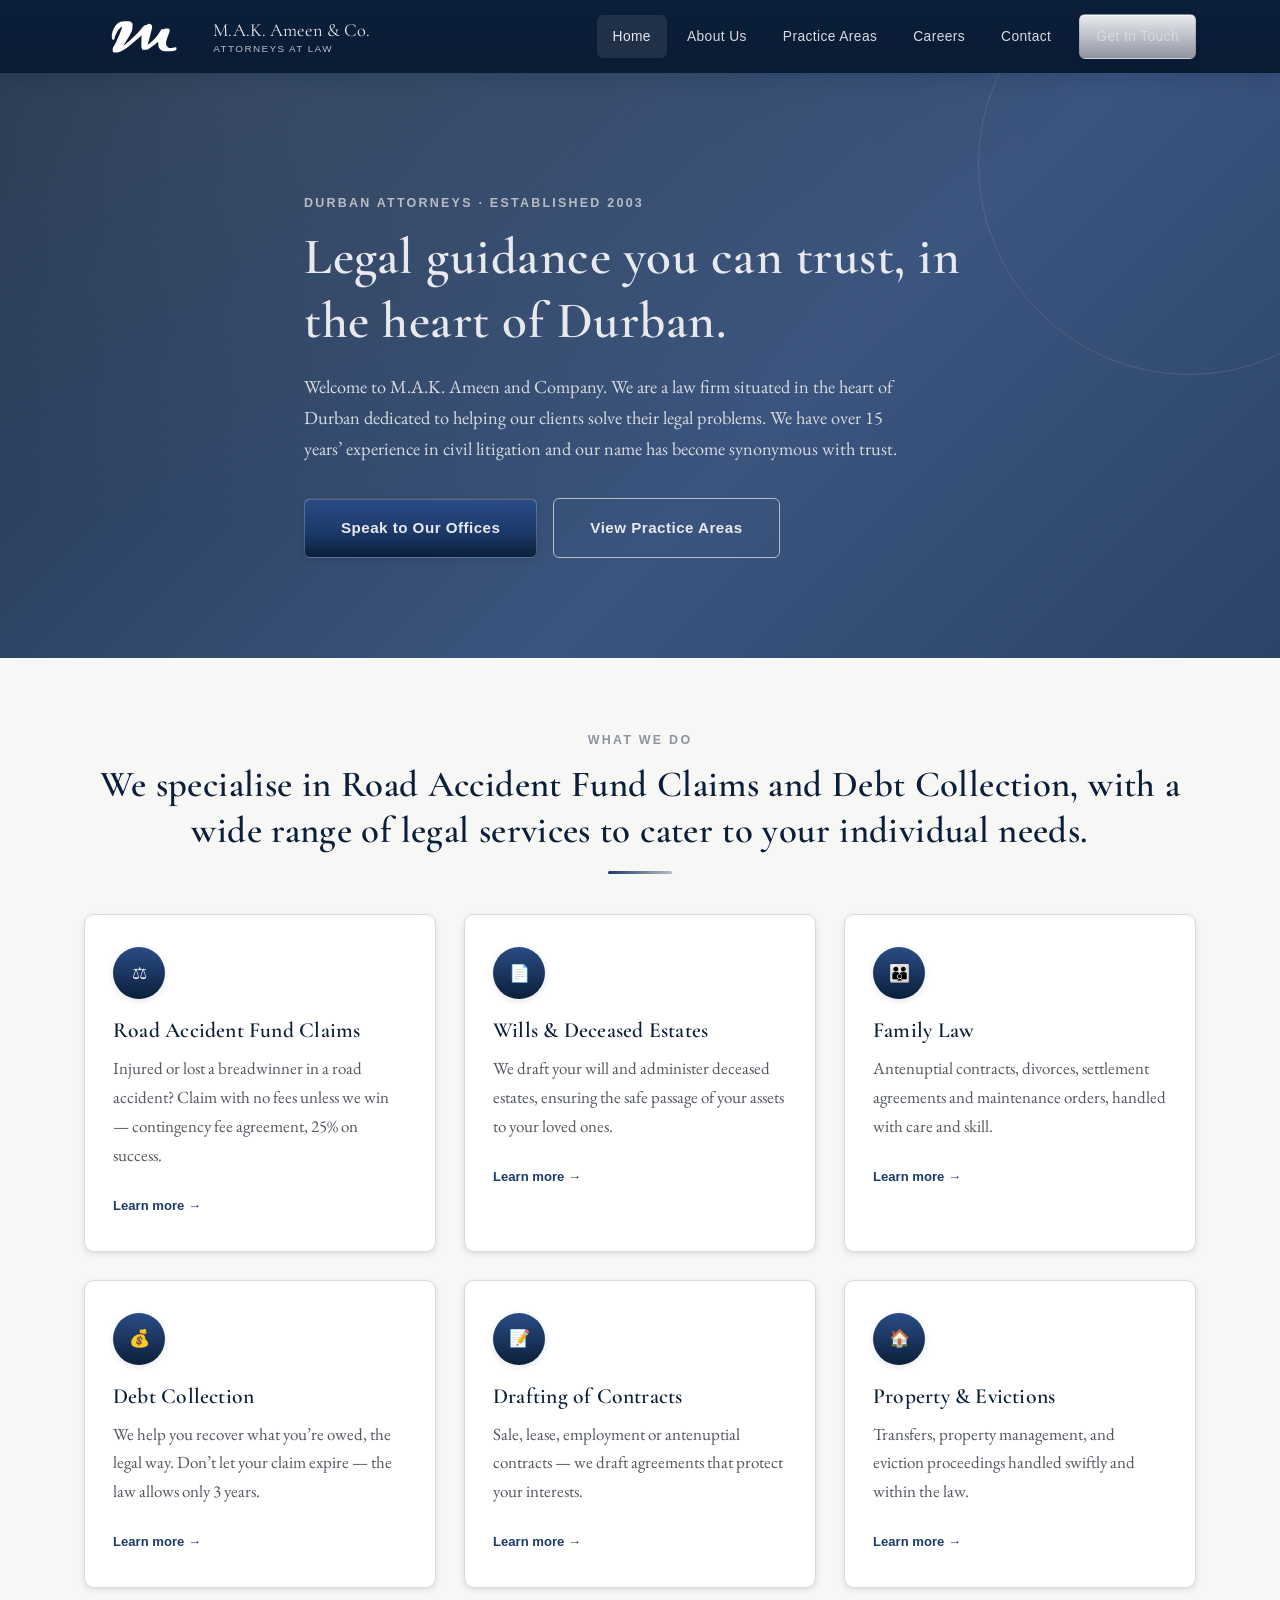
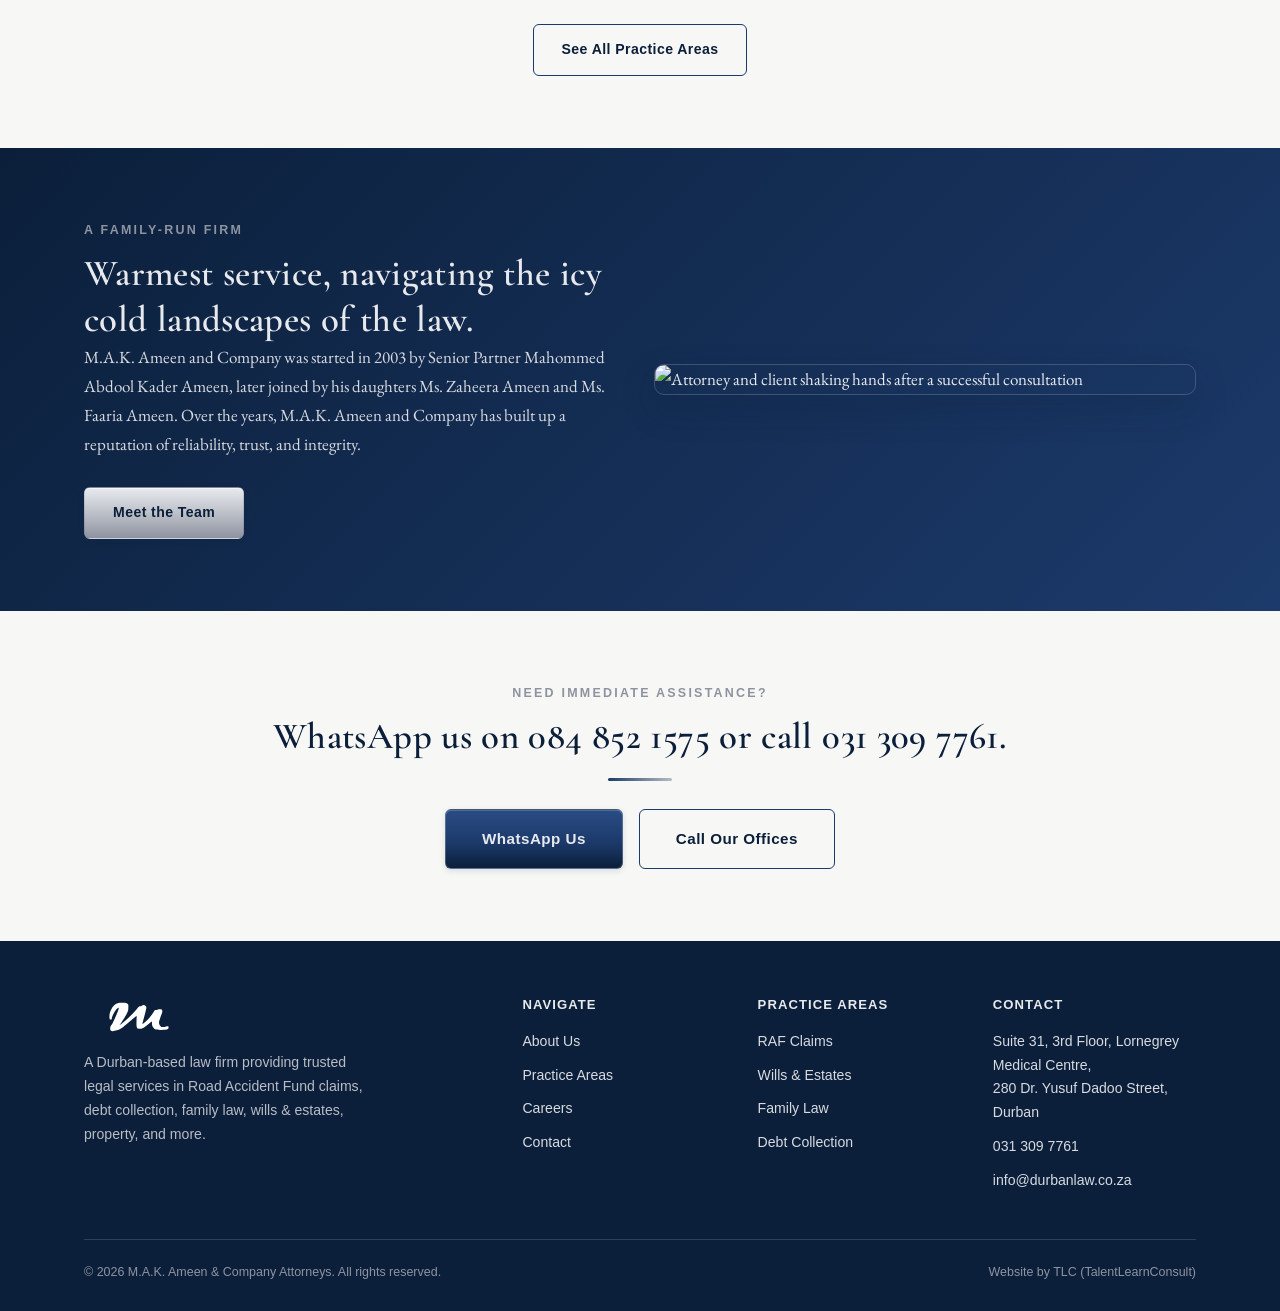
==== index.html @ c528d906 "First site build" ====
<!doctype html>
<html lang="en">
<head>
<meta charset="UTF-8">
<meta name="viewport" content="width=device-width, initial-scale=1.0">
<title>M.A.K. Ameen &amp; Company Attorneys | Durban Attorneys</title>
<meta name="description" content="M.A.K. Ameen and Company — a Durban law firm with over 15 years' experience in civil litigation. Road Accident Fund claims, debt collection, wills, family law and more.">
<link rel="icon" href="assets/img/logo-mark.png">
<link href="https://fonts.googleapis.com/css2?family=Cormorant+Garamond:wght@500;600;700&family=EB+Garamond:ital,wght@0,400;0,500;1,400&display=swap" rel="stylesheet">
<link rel="stylesheet" href="css/style.css">
</head>
<body>

<header class="site-header">
  <div class="nav-wrap">
    <a href="index.html" class="brand">
      <img src="assets/img/logo-light.svg" alt="M.A.K. Ameen and Company Attorneys logo">
      <span class="brand-text">M.A.K. Ameen &amp; Co.<small>Attorneys at Law</small></span>
    </a>
    <button class="nav-toggle" aria-label="Toggle navigation">&#9776;</button>
    <nav class="main-nav">
      <a href="index.html" class="active">Home</a>
      <a href="about.html">About Us</a>
      <a href="practice-areas.html">Practice Areas</a>
      <a href="careers.html">Careers</a>
      <a href="contact.html">Contact</a>
      <a href="contact.html" class="btn btn-silver nav-cta">Get In Touch</a>
    </nav>
  </div>
</header>

<section class="hero">
  <div class="container hero-inner">
    <span class="eyebrow">Durban Attorneys &middot; Established 2003</span>
    <h1>Legal guidance you can trust, in the heart of Durban.</h1>
    <p class="lede">Welcome to M.A.K. Ameen and Company. We are a law firm situated in the heart of Durban dedicated to helping our clients solve their legal problems. We have over 15 years&rsquo; experience in civil litigation and our name has become synonymous with trust.</p>
    <div class="hero-actions">
      <a href="contact.html" class="btn btn-primary btn-lg">Speak to Our Offices</a>
      <a href="practice-areas.html" class="btn btn-outline btn-lg">View Practice Areas</a>
    </div>
  </div>
</section>

<section>
  <div class="container text-center">
    <span class="eyebrow">What We Do</span>
    <h2>We specialise in Road Accident Fund Claims and Debt Collection, with a wide range of legal services to cater to your individual needs.</h2>
    <div class="divider"></div>
  </div>

  <div class="container grid grid-3" style="margin-top:40px;">
    <div class="card">
      <div class="icon-badge">&#9878;</div>
      <h3>Road Accident Fund Claims</h3>
      <p>Injured or lost a breadwinner in a road accident? Claim with no fees unless we win &mdash; contingency fee agreement, 25% on success.</p>
      <a href="raf-claims.html" class="card-link">Learn more &rarr;</a>
    </div>
    <div class="card">
      <div class="icon-badge">&#128196;</div>
      <h3>Wills &amp; Deceased Estates</h3>
      <p>We draft your will and administer deceased estates, ensuring the safe passage of your assets to your loved ones.</p>
      <a href="wills-estates.html" class="card-link">Learn more &rarr;</a>
    </div>
    <div class="card">
      <div class="icon-badge">&#128106;</div>
      <h3>Family Law</h3>
      <p>Antenuptial contracts, divorces, settlement agreements and maintenance orders, handled with care and skill.</p>
      <a href="family-law.html" class="card-link">Learn more &rarr;</a>
    </div>
    <div class="card">
      <div class="icon-badge">&#128176;</div>
      <h3>Debt Collection</h3>
      <p>We help you recover what you&rsquo;re owed, the legal way. Don&rsquo;t let your claim expire &mdash; the law allows only 3 years.</p>
      <a href="debt-collection.html" class="card-link">Learn more &rarr;</a>
    </div>
    <div class="card">
      <div class="icon-badge">&#128221;</div>
      <h3>Drafting of Contracts</h3>
      <p>Sale, lease, employment or antenuptial contracts &mdash; we draft agreements that protect your interests.</p>
      <a href="contracts.html" class="card-link">Learn more &rarr;</a>
    </div>
    <div class="card">
      <div class="icon-badge">&#127968;</div>
      <h3>Property &amp; Evictions</h3>
      <p>Transfers, property management, and eviction proceedings handled swiftly and within the law.</p>
      <a href="property-evictions.html" class="card-link">Learn more &rarr;</a>
    </div>
  </div>

  <div class="container text-center" style="margin-top:36px;">
    <a href="practice-areas.html" class="btn btn-outline-navy">See All Practice Areas</a>
  </div>
</section>

<section class="band-navy">
  <div class="container grid grid-2" style="align-items:center;">
    <div>
      <span class="eyebrow">A Family-Run Firm</span>
      <h2>Warmest service, navigating the icy cold landscapes of the law.</h2>
      <p>M.A.K. Ameen and Company was started in 2003 by Senior Partner Mahommed Abdool Kader Ameen, later joined by his daughters Ms. Zaheera Ameen and Ms. Faaria Ameen. Over the years, M.A.K. Ameen and Company has built up a reputation of reliability, trust, and integrity.</p>
      <a href="about.html" class="btn btn-silver" style="margin-top:10px;">Meet the Team</a>
    </div>
    <div>
      <img src="https://images.unsplash.com/photo-1758518730384-be3d205838e8?fm=jpg&amp;q=75&amp;w=900&amp;auto=format&amp;fit=crop" alt="Attorney and client shaking hands after a successful consultation" style="width:100%; border-radius:var(--radius-lg); box-shadow:var(--shadow-lg); border:1px solid rgba(184,188,196,0.25);">
    </div>
  </div>
</section>

<section>
  <div class="container text-center">
    <span class="eyebrow">Need Immediate Assistance?</span>
    <h2>WhatsApp us on 084 852 1575 or call 031 309 7761.</h2>
    <div class="divider"></div>
    <div class="hero-actions" style="justify-content:center;">
      <a href="https://wa.me/27848521575" class="btn btn-primary btn-lg">WhatsApp Us</a>
      <a href="tel:0313097761" class="btn btn-outline-navy btn-lg">Call Our Offices</a>
    </div>
  </div>
</section>

<footer class="site-footer">
  <div class="container">
    <div class="footer-grid">
      <div class="footer-brand">
        <img src="assets/img/logo-light.svg" alt="M.A.K. Ameen and Company">
        <p>A Durban-based law firm providing trusted legal services in Road Accident Fund claims, debt collection, family law, wills &amp; estates, property, and more.</p>
      </div>
      <div>
        <h4>Navigate</h4>
        <a href="about.html">About Us</a>
        <a href="practice-areas.html">Practice Areas</a>
        <a href="careers.html">Careers</a>
        <a href="contact.html">Contact</a>
      </div>
      <div>
        <h4>Practice Areas</h4>
        <a href="raf-claims.html">RAF Claims</a>
        <a href="wills-estates.html">Wills &amp; Estates</a>
        <a href="family-law.html">Family Law</a>
        <a href="debt-collection.html">Debt Collection</a>
      </div>
      <div>
        <h4>Contact</h4>
        <p>Suite 31, 3rd Floor, Lornegrey Medical Centre,<br>280 Dr. Yusuf Dadoo Street, Durban</p>
        <a href="tel:0313097761">031 309 7761</a>
        <a href="mailto:info@durbanlaw.co.za">info@durbanlaw.co.za</a>
      </div>
    </div>
    <div class="footer-bottom">
      <span>&copy; 2026 M.A.K. Ameen &amp; Company Attorneys. All rights reserved.</span>
      <span>Website by TLC (TalentLearnConsult)</span>
    </div>
  </div>
</footer>

<script src="js/main.js"></script>
</body>
</html>
---- css/style.css ----
/* =====================================================================
   M.A.K AMEEN & COMPANY ATTORNEYS — Site Stylesheet
   Palette: Deep Navy / Rich Navy-Blue / Silver / Warm Off-White / Charcoal
   Built for TLC (TalentLearnConsult) — DO NOT deploy without Dion's
   explicit written approval. GitHub is source of truth.
   ===================================================================== */

:root {
  --navy-deep:      #0B1F3A;   /* primary */
  --navy-rich:      #1C3A6B;   /* secondary */
  --navy-rich-light:#2A4C85;   /* gradient partner for buttons */
  --silver:         #B8BCC4;   /* accent */
  --silver-light:   #D8DAE0;   /* lighter accent / borders */
  --silver-pale:    #E7E9ED;   /* near-white silver for headings/text on navy */
  --silver-dark:    #8E93A0;   /* deeper accent for text-on-light */
  --off-white:      #F7F7F5;   /* body background */
  --white:          #FFFFFF;
  --charcoal:       #2B2B2B;   /* body text */
  --charcoal-soft:  #52575F;   /* secondary text */

  --shadow-sm: 0 2px 6px rgba(11, 31, 58, 0.12);
  --shadow-md: 0 6px 18px rgba(11, 31, 58, 0.16);
  --shadow-lg: 0 14px 34px rgba(11, 31, 58, 0.22);

  --radius: 6px;
  --radius-lg: 10px;

  --font-heading: 'Goudy Old Style', 'Cormorant Garamond', 'Adobe Caslon Pro', Georgia, 'Times New Roman', serif;
  --font-body: 'EB Garamond', 'Georgia', 'Times New Roman', serif;
  --font-ui: -apple-system, 'Segoe UI', Roboto, Helvetica, Arial, sans-serif;
}

/* ---------------------------------------------------------------------
   Base / reset
   --------------------------------------------------------------------- */
* { margin: 0; padding: 0; box-sizing: border-box; }

html { scroll-behavior: smooth; }

body {
  font-family: var(--font-body);
  background: var(--off-white);
  color: var(--charcoal);
  line-height: 1.7;
  font-size: 17px;
  -webkit-font-smoothing: antialiased;
}

img { max-width: 100%; display: block; }

a { color: inherit; text-decoration: none; }

h1, h2, h3, h4 {
  font-family: var(--font-heading);
  color: var(--navy-deep);
  line-height: 1.25;
  font-weight: 600;
  letter-spacing: 0.01em;
}

h1 { font-size: clamp(2.1rem, 4vw, 3.2rem); }
h2 { font-size: clamp(1.6rem, 3vw, 2.3rem); }
h3 { font-size: 1.35rem; }

p { margin-bottom: 1.1em; color: var(--charcoal-soft); }

.container {
  width: 100%;
  max-width: 1160px;
  margin: 0 auto;
  padding: 0 24px;
}

section { padding: 72px 0; }

.section-tight { padding: 48px 0; }

.eyebrow {
  font-family: var(--font-ui);
  text-transform: uppercase;
  letter-spacing: 0.18em;
  font-size: 0.78rem;
  color: var(--silver-dark);
  font-weight: 600;
  margin-bottom: 10px;
  display: block;
}

.text-center { text-align: center; }

.divider {
  width: 64px;
  height: 3px;
  background: linear-gradient(90deg, var(--navy-rich), var(--silver));
  margin: 18px auto 28px;
  border-radius: 2px;
}
.divider.left { margin: 18px 0 28px; }

/* ---------------------------------------------------------------------
   Header / Navigation
   --------------------------------------------------------------------- */
.site-header {
  background: linear-gradient(180deg, var(--navy-deep) 0%, #0A1B33 100%);
  position: sticky;
  top: 0;
  z-index: 500;
  box-shadow: var(--shadow-md);
}

.nav-wrap {
  display: flex;
  align-items: center;
  justify-content: space-between;
  padding: 14px 24px;
  max-width: 1160px;
  margin: 0 auto;
}

.brand {
  display: flex;
  align-items: center;
  gap: 12px;
}

.brand img { height: 44px; width: auto; }

.brand-text {
  font-family: var(--font-heading);
  color: var(--silver-pale);
  font-size: 1.15rem;
  line-height: 1.2;
}
.brand-text small {
  display: block;
  font-family: var(--font-ui);
  font-size: 0.62rem;
  letter-spacing: 0.14em;
  text-transform: uppercase;
  color: var(--silver);
  margin-top: 2px;
}

.main-nav { display: flex; align-items: center; gap: 4px; }

.main-nav a {
  font-family: var(--font-ui);
  font-size: 0.86rem;
  font-weight: 500;
  letter-spacing: 0.03em;
  color: var(--silver-light);
  padding: 10px 16px;
  border-radius: var(--radius);
  position: relative;
  transition: color 0.2s ease, background 0.2s ease;
}

.main-nav a:hover,
.main-nav a.active {
  color: var(--silver-pale);
  background: rgba(184, 188, 196, 0.12);
}

.nav-cta {
  margin-left: 8px;
}

.nav-toggle {
  display: none;
  background: none;
  border: none;
  color: var(--silver-pale);
  font-size: 1.6rem;
  cursor: pointer;
}

@media (max-width: 880px) {
  .main-nav {
    position: absolute;
    top: 100%;
    left: 0;
    right: 0;
    background: var(--navy-deep);
    flex-direction: column;
    align-items: stretch;
    padding: 10px 24px 20px;
    display: none;
    box-shadow: var(--shadow-md);
  }
  .main-nav.open { display: flex; }
  .main-nav a { padding: 12px 10px; }
  .nav-toggle { display: block; }
  .nav-cta { margin: 10px 0 0; }
}

/* ---------------------------------------------------------------------
   Buttons — "rich" treatment: gradient, depth, shimmer on hover
   --------------------------------------------------------------------- */
.btn {
  font-family: var(--font-ui);
  display: inline-flex;
  align-items: center;
  justify-content: center;
  gap: 8px;
  font-size: 0.88rem;
  font-weight: 600;
  letter-spacing: 0.03em;
  padding: 13px 28px;
  border-radius: var(--radius);
  cursor: pointer;
  border: 1px solid transparent;
  transition: transform 0.18s ease, box-shadow 0.18s ease, background 0.25s ease;
  position: relative;
  overflow: hidden;
  isolation: isolate;
}

.btn::before {
  content: "";
  position: absolute;
  inset: 0;
  background: linear-gradient(120deg, transparent 0%, rgba(255,255,255,0.28) 45%, transparent 60%);
  transform: translateX(-120%);
  transition: transform 0.55s ease;
  z-index: 1;
}

.btn:hover::before { transform: translateX(120%); }

.btn-primary {
  background: linear-gradient(180deg, var(--navy-rich-light) 0%, var(--navy-rich) 55%, var(--navy-deep) 100%);
  color: var(--silver-pale);
  box-shadow: var(--shadow-sm), inset 0 1px 0 rgba(255,255,255,0.18);
  border-color: rgba(184, 188, 196, 0.35);
}
.btn-primary:hover {
  transform: translateY(-2px);
  box-shadow: var(--shadow-lg), inset 0 1px 0 rgba(255,255,255,0.25);
}

.btn-silver {
  background: linear-gradient(180deg, #E8EAEE 0%, var(--silver) 55%, var(--silver-dark) 100%);
  color: var(--navy-deep);
  box-shadow: var(--shadow-sm), inset 0 1px 0 rgba(255,255,255,0.6);
  border-color: rgba(11, 31, 58, 0.12);
}
.btn-silver:hover {
  transform: translateY(-2px);
  box-shadow: var(--shadow-lg), inset 0 1px 0 rgba(255,255,255,0.7);
}

.btn-outline {
  background: transparent;
  color: var(--silver-pale);
  border: 1.5px solid var(--silver);
  box-shadow: none;
}
.btn-outline:hover {
  background: rgba(184, 188, 196, 0.14);
  transform: translateY(-2px);
}

.btn-outline-navy {
  background: transparent;
  color: var(--navy-deep);
  border: 1.5px solid var(--navy-rich);
}
.btn-outline-navy:hover {
  background: var(--navy-deep);
  color: var(--silver-pale);
  transform: translateY(-2px);
}

.btn-lg { padding: 16px 36px; font-size: 0.95rem; }

/* ---------------------------------------------------------------------
   Hero
   --------------------------------------------------------------------- */
.hero {
  background:
    radial-gradient(ellipse at 20% 0%, rgba(184,188,196,0.10), transparent 55%),
    linear-gradient(135deg, rgba(11,31,58,0.90) 0%, rgba(28,58,107,0.86) 60%, rgba(21,48,90,0.90) 100%),
    url('https://images.unsplash.com/photo-1761937841713-6b43e3f50efa?fm=jpg&q=70&w=1800&auto=format&fit=crop') center/cover no-repeat;
  color: var(--silver-pale);
  padding: 120px 0 100px;
  position: relative;
  overflow: hidden;
}

.hero::after {
  content: "";
  position: absolute;
  right: -120px;
  top: -120px;
  width: 420px;
  height: 420px;
  border-radius: 50%;
  border: 1px solid rgba(184,188,196,0.18);
}

.hero-inner { max-width: 720px; position: relative; z-index: 2; }

.hero .eyebrow { color: var(--silver); }

.hero h1 { color: var(--silver-pale); margin-bottom: 18px; }

.hero p.lede {
  font-size: 1.15rem;
  color: var(--silver-light);
  max-width: 600px;
  margin-bottom: 34px;
}

.hero-actions { display: flex; gap: 16px; flex-wrap: wrap; }

/* ---------------------------------------------------------------------
   Cards / grids
   --------------------------------------------------------------------- */
.grid {
  display: grid;
  gap: 28px;
}
.grid-3 { grid-template-columns: repeat(3, 1fr); }
.grid-2 { grid-template-columns: repeat(2, 1fr); }

@media (max-width: 880px) {
  .grid-3, .grid-2 { grid-template-columns: 1fr; }
}

.card {
  background: var(--white);
  border: 1px solid var(--silver-light);
  border-radius: var(--radius-lg);
  padding: 32px 28px;
  box-shadow: var(--shadow-sm);
  transition: transform 0.22s ease, box-shadow 0.22s ease, border-color 0.22s ease;
}

.card:hover {
  transform: translateY(-4px);
  box-shadow: var(--shadow-lg);
  border-color: var(--silver);
}

.card .icon-badge {
  width: 52px;
  height: 52px;
  border-radius: 50%;
  background: linear-gradient(180deg, var(--navy-rich-light), var(--navy-deep));
  display: flex;
  align-items: center;
  justify-content: center;
  color: var(--silver-pale);
  margin-bottom: 18px;
  box-shadow: var(--shadow-sm);
}

.card h3 { margin-bottom: 10px; }

.card a.card-link {
  font-family: var(--font-ui);
  font-size: 0.82rem;
  font-weight: 600;
  color: var(--navy-rich);
  display: inline-flex;
  align-items: center;
  gap: 6px;
  margin-top: 6px;
  transition: gap 0.2s ease, color 0.2s ease;
}
.card a.card-link:hover { gap: 10px; color: var(--navy-deep); }

/* alt background band */
.band-navy {
  background: linear-gradient(135deg, var(--navy-deep), var(--navy-rich));
  color: var(--silver-pale);
}
.band-navy h2, .band-navy h3 { color: var(--silver-pale); }
.band-navy p { color: var(--silver-light); }

.band-silver {
  background: linear-gradient(180deg, var(--off-white), #ECEDEA);
}

/* ---------------------------------------------------------------------
   Practice area detail blocks
   --------------------------------------------------------------------- */
.practice-hero {
  background:
    linear-gradient(135deg, rgba(11,31,58,0.92), rgba(28,58,107,0.88)),
    url('https://images.unsplash.com/photo-1688166871073-9550aeef89e5?fm=jpg&q=70&w=1800&auto=format&fit=crop') center/cover no-repeat;
  color: var(--silver-pale);
  padding: 70px 0 60px;
}
.practice-hero h1 { color: var(--silver-pale); margin-bottom: 8px; }
.practice-hero .breadcrumb {
  font-family: var(--font-ui);
  font-size: 0.8rem;
  color: var(--silver);
  letter-spacing: 0.04em;
  margin-bottom: 14px;
}
.practice-hero .breadcrumb a { color: var(--silver-light); }
.practice-hero .breadcrumb a:hover { color: var(--silver-pale); }

.practice-body { padding: 64px 0; }
.practice-body .lede { font-size: 1.08rem; color: var(--navy-deep); font-weight: 500; margin-bottom: 20px; }

.pill {
  display: inline-block;
  font-family: var(--font-ui);
  font-size: 0.72rem;
  font-weight: 700;
  letter-spacing: 0.08em;
  text-transform: uppercase;
  background: rgba(184,188,196,0.22);
  color: var(--navy-deep);
  padding: 5px 12px;
  border-radius: 20px;
  margin-bottom: 14px;
}

.notice-box {
  border-left: 4px solid var(--silver-dark);
  background: #FFF9E8;
  border: 1px solid #ECE0B8;
  border-left: 4px solid #C9A227;
  padding: 16px 20px;
  border-radius: var(--radius);
  font-family: var(--font-ui);
  font-size: 0.88rem;
  color: #6B5A1E;
  margin: 24px 0;
}

/* ---------------------------------------------------------------------
   People cards (Partners / Correspondents)
   --------------------------------------------------------------------- */
.person-card {
  background: var(--white);
  border-radius: var(--radius-lg);
  border: 1px solid var(--silver-light);
  padding: 28px 24px;
  text-align: center;
  box-shadow: var(--shadow-sm);
}

.person-avatar {
  width: 92px;
  height: 92px;
  border-radius: 50%;
  margin: 0 auto 16px;
  background: linear-gradient(180deg, var(--silver-light), var(--silver));
  display: flex;
  align-items: center;
  justify-content: center;
  font-family: var(--font-heading);
  font-size: 1.6rem;
  color: var(--navy-deep);
  border: 3px solid var(--white);
  box-shadow: var(--shadow-sm);
}

.person-card h3 { margin-bottom: 2px; }
.person-card .role {
  font-family: var(--font-ui);
  font-size: 0.78rem;
  letter-spacing: 0.06em;
  text-transform: uppercase;
  color: var(--navy-rich);
  font-weight: 600;
  margin-bottom: 12px;
  display: block;
}

/* ---------------------------------------------------------------------
   Contact
   --------------------------------------------------------------------- */
.contact-grid {
  display: grid;
  grid-template-columns: 1fr 1fr;
  gap: 40px;
}
@media (max-width: 880px) { .contact-grid { grid-template-columns: 1fr; } }

.contact-detail {
  display: flex;
  gap: 14px;
  margin-bottom: 20px;
}
.contact-detail .icon-badge { flex-shrink: 0; width: 42px; height: 42px; margin-bottom: 0; }

.map-placeholder {
  background: repeating-linear-gradient(45deg, #EDEEF0, #EDEEF0 10px, #E4E6E9 10px, #E4E6E9 20px);
  border: 1px dashed var(--silver-dark);
  border-radius: var(--radius-lg);
  min-height: 320px;
  display: flex;
  align-items: center;
  justify-content: center;
  text-align: center;
  color: var(--charcoal-soft);
  font-family: var(--font-ui);
  font-size: 0.9rem;
  padding: 24px;
}

form.contact-form input,
form.contact-form textarea {
  width: 100%;
  font-family: var(--font-ui);
  font-size: 0.92rem;
  padding: 13px 16px;
  border: 1px solid var(--silver-light);
  border-radius: var(--radius);
  margin-bottom: 16px;
  background: var(--white);
  color: var(--charcoal);
  transition: border-color 0.2s ease, box-shadow 0.2s ease;
}
form.contact-form input:focus,
form.contact-form textarea:focus {
  outline: none;
  border-color: var(--navy-rich);
  box-shadow: 0 0 0 3px rgba(28,58,107,0.12);
}
form.contact-form label {
  font-family: var(--font-ui);
  font-size: 0.78rem;
  font-weight: 600;
  letter-spacing: 0.03em;
  color: var(--navy-deep);
  display: block;
  margin-bottom: 6px;
}

/* ---------------------------------------------------------------------
   Footer
   --------------------------------------------------------------------- */
.site-footer {
  background: var(--navy-deep);
  color: var(--silver-light);
  padding: 56px 0 28px;
}

.footer-grid {
  display: grid;
  grid-template-columns: 2fr 1fr 1fr 1fr;
  gap: 32px;
  margin-bottom: 36px;
}
@media (max-width: 880px) { .footer-grid { grid-template-columns: 1fr 1fr; } }
@media (max-width: 560px) { .footer-grid { grid-template-columns: 1fr; } }

.footer-grid h4 {
  color: var(--silver-pale);
  font-family: var(--font-ui);
  font-size: 0.82rem;
  letter-spacing: 0.08em;
  text-transform: uppercase;
  margin-bottom: 16px;
}

.footer-grid a, .footer-grid p {
  display: block;
  font-family: var(--font-ui);
  font-size: 0.88rem;
  color: var(--silver-light);
  margin-bottom: 10px;
  transition: color 0.2s ease;
}
.footer-grid a:hover { color: var(--silver-pale); }

.footer-brand img { height: 40px; margin-bottom: 14px; }
.footer-brand p { color: var(--silver); max-width: 280px; }

.footer-bottom {
  border-top: 1px solid rgba(184,188,196,0.2);
  padding-top: 22px;
  display: flex;
  justify-content: space-between;
  flex-wrap: wrap;
  gap: 10px;
  font-family: var(--font-ui);
  font-size: 0.78rem;
  color: var(--silver-dark);
}

/* ---------------------------------------------------------------------
   Utility
   --------------------------------------------------------------------- */
.mt-0 { margin-top: 0; }
.mb-0 { margin-bottom: 0; }
.stack { display: flex; flex-direction: column; }
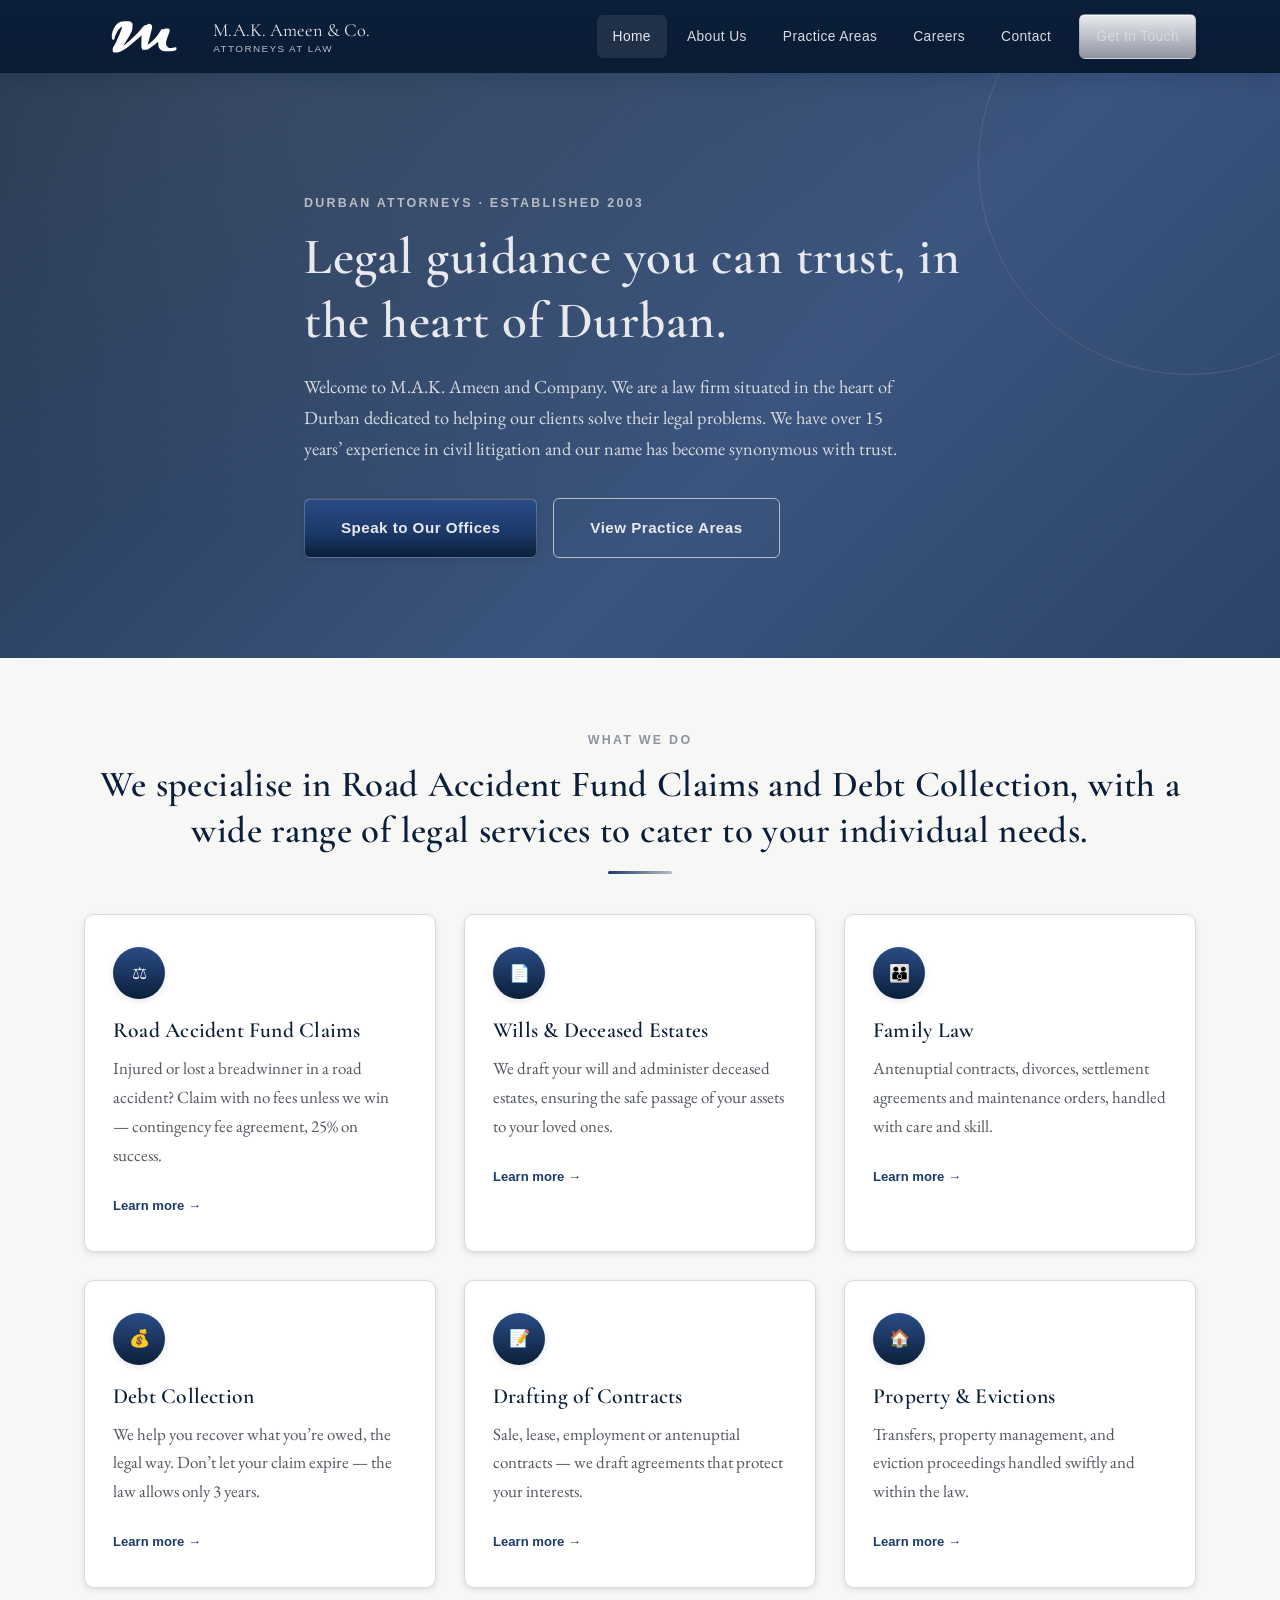
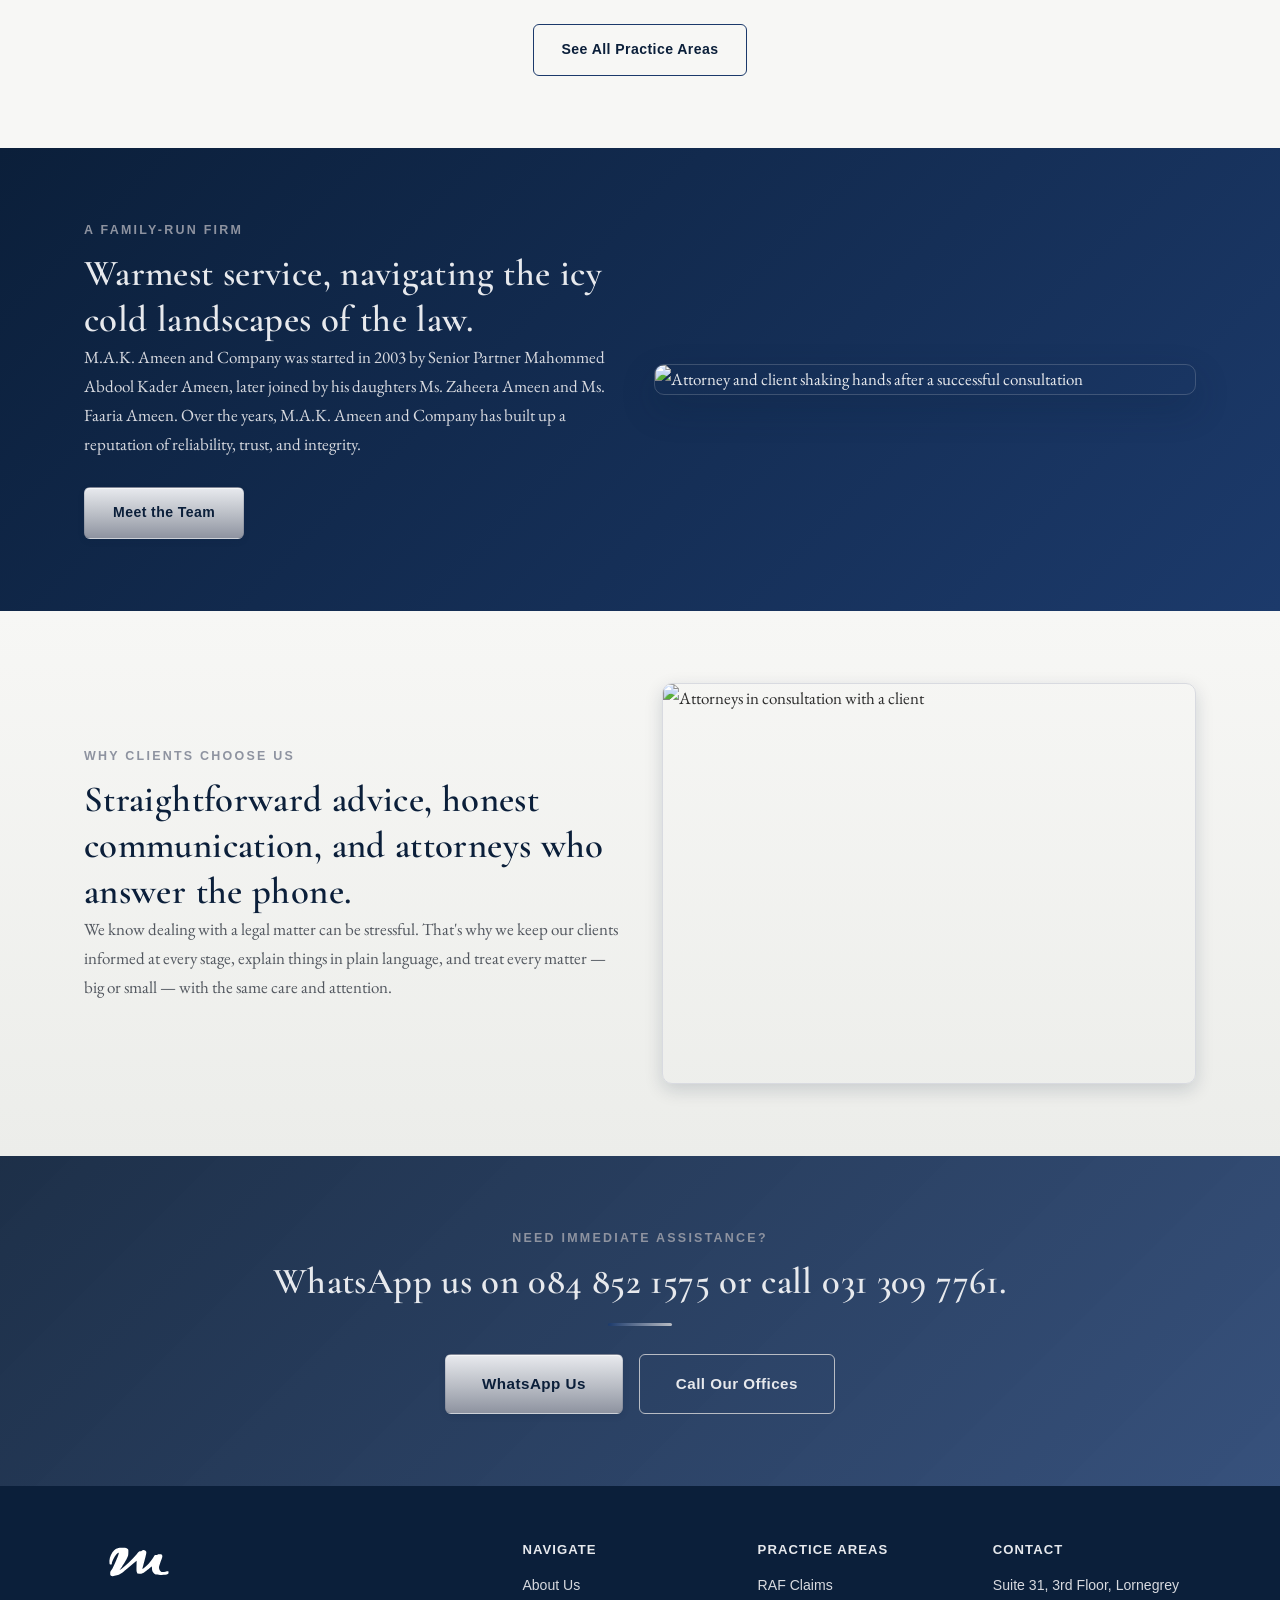
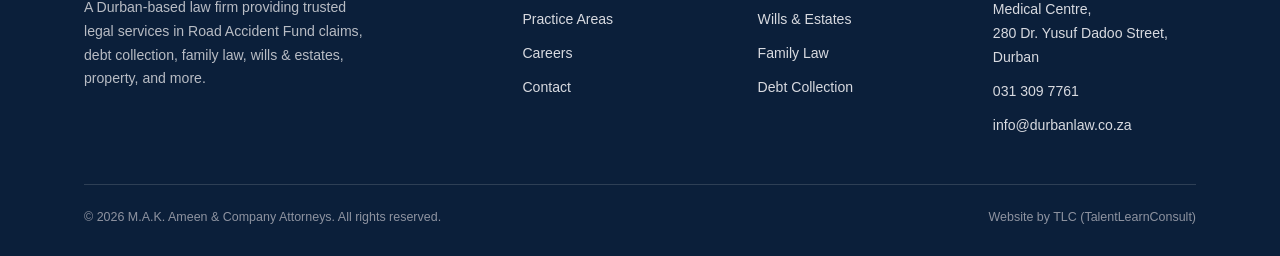
==== commit fcac5327: "Add more imagery across all pages" ====
--- a/index.html
+++ b/index.html
@@ -106,14 +106,27 @@
   </div>
 </section>
 
-<section>
+<section class="band-silver">
+  <div class="container grid grid-2" style="align-items:center; gap:44px;">
+    <div style="aspect-ratio:4/3; overflow:hidden; border-radius:var(--radius-lg); box-shadow:var(--shadow-md); border:1px solid var(--silver-light); order:2;">
+      <img src="https://images.unsplash.com/photo-1758518730083-4c12527b6742?fm=jpg&amp;q=75&amp;w=900&amp;h=675&amp;auto=format&amp;fit=crop" alt="Attorneys in consultation with a client" style="width:100%; height:100%; object-fit:cover; display:block;">
+    </div>
+    <div style="order:1;">
+      <span class="eyebrow">Why Clients Choose Us</span>
+      <h2>Straightforward advice, honest communication, and attorneys who answer the phone.</h2>
+      <p>We know dealing with a legal matter can be stressful. That's why we keep our clients informed at every stage, explain things in plain language, and treat every matter &mdash; big or small &mdash; with the same care and attention.</p>
+    </div>
+  </div>
+</section>
+
+<section class="band-navy" style="background: linear-gradient(135deg, rgba(11,31,58,.92), rgba(28,58,107,.88)), url('https://images.unsplash.com/photo-1761937841713-6b43e3f50efa?fm=jpg&amp;q=70&amp;w=1800&amp;auto=format&amp;fit=crop') center/cover no-repeat;">
   <div class="container text-center">
     <span class="eyebrow">Need Immediate Assistance?</span>
     <h2>WhatsApp us on 084 852 1575 or call 031 309 7761.</h2>
     <div class="divider"></div>
     <div class="hero-actions" style="justify-content:center;">
-      <a href="https://wa.me/27848521575" class="btn btn-primary btn-lg">WhatsApp Us</a>
-      <a href="tel:0313097761" class="btn btn-outline-navy btn-lg">Call Our Offices</a>
+      <a href="https://wa.me/27848521575" class="btn btn-silver btn-lg">WhatsApp Us</a>
+      <a href="tel:0313097761" class="btn btn-outline btn-lg">Call Our Offices</a>
     </div>
   </div>
 </section>
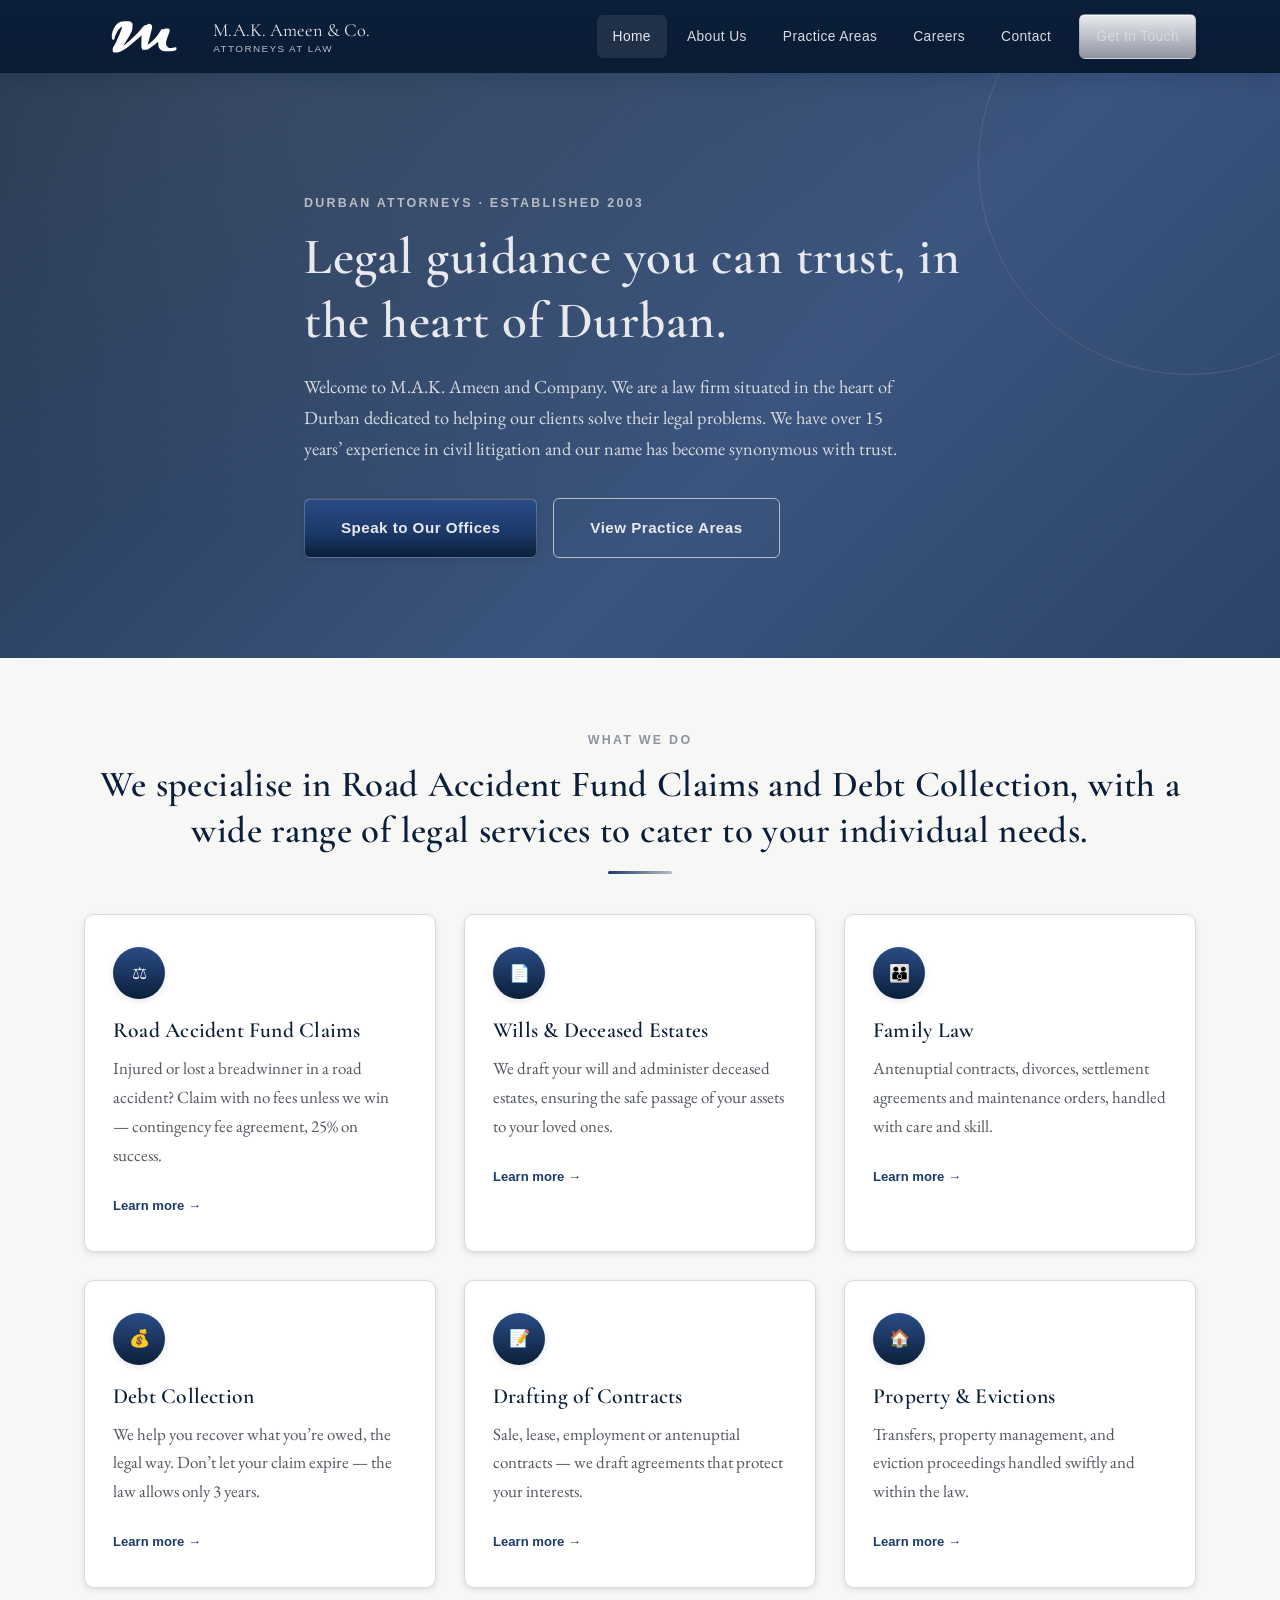
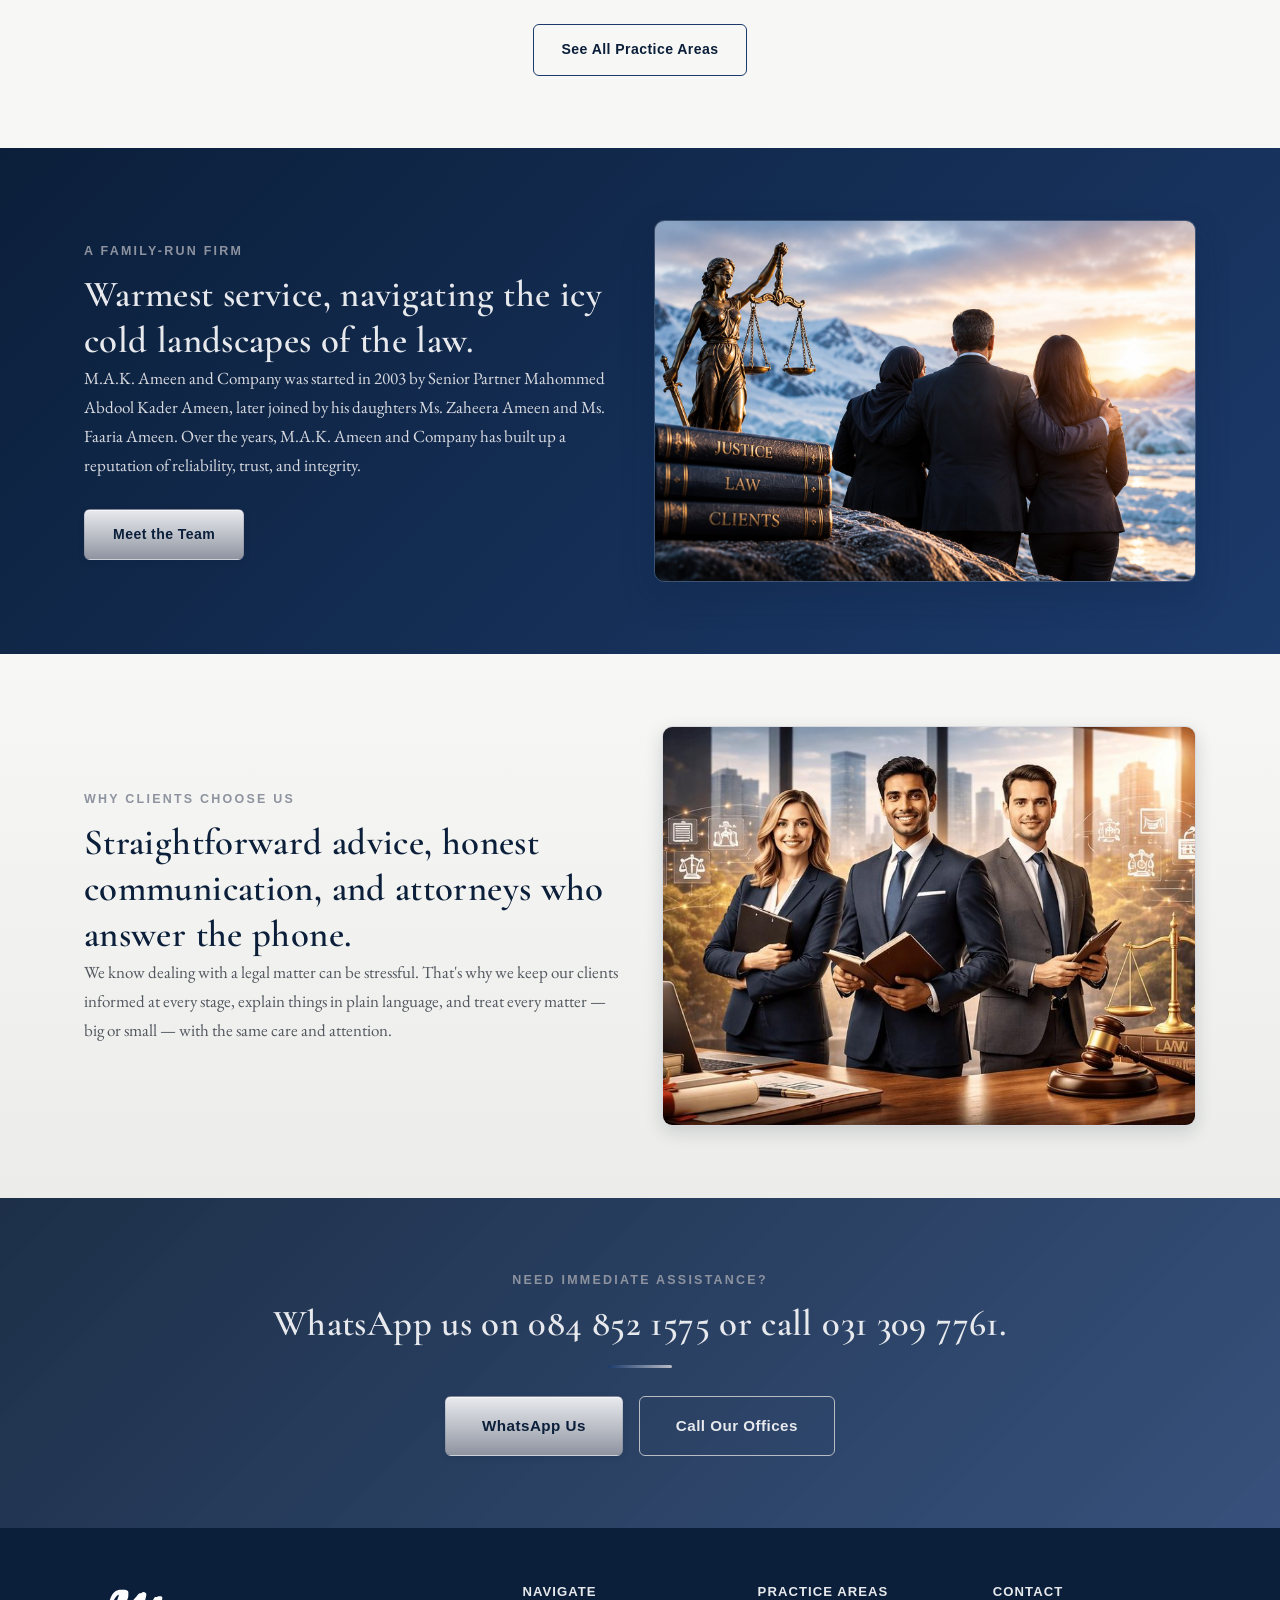
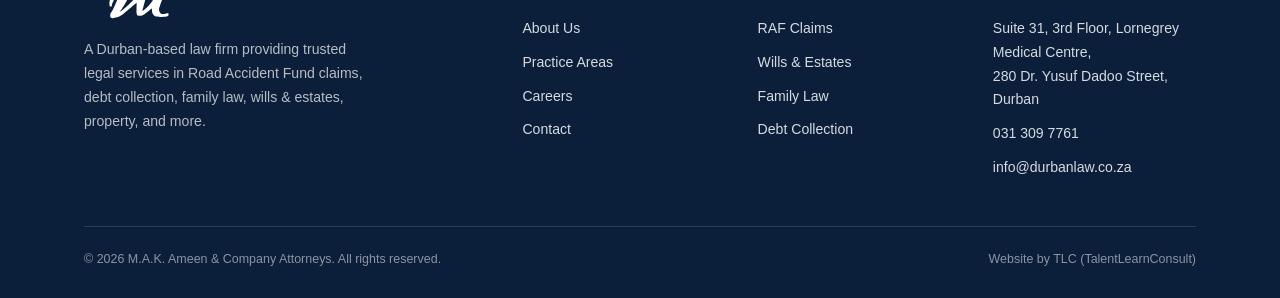
==== commit f792c07b: "Replace homepage photos with new images" ====
--- a/index.html
+++ b/index.html
@@ -101,7 +101,7 @@
       <a href="about.html" class="btn btn-silver" style="margin-top:10px;">Meet the Team</a>
     </div>
     <div>
-      <img src="https://images.unsplash.com/photo-1758518730384-be3d205838e8?fm=jpg&amp;q=75&amp;w=900&amp;auto=format&amp;fit=crop" alt="Attorney and client shaking hands after a successful consultation" style="width:100%; border-radius:var(--radius-lg); box-shadow:var(--shadow-lg); border:1px solid rgba(184,188,196,0.25);">
+      <img src="assets/img/home/team-justice.jpg" alt="M.A.K. Ameen and Company attorneys with a client" style="width:100%; border-radius:var(--radius-lg); box-shadow:var(--shadow-lg); border:1px solid rgba(184,188,196,0.25);">
     </div>
   </div>
 </section>
@@ -109,7 +109,7 @@
 <section class="band-silver">
   <div class="container grid grid-2" style="align-items:center; gap:44px;">
     <div style="aspect-ratio:4/3; overflow:hidden; border-radius:var(--radius-lg); box-shadow:var(--shadow-md); border:1px solid var(--silver-light); order:2;">
-      <img src="https://images.unsplash.com/photo-1758518730083-4c12527b6742?fm=jpg&amp;q=75&amp;w=900&amp;h=675&amp;auto=format&amp;fit=crop" alt="Attorneys in consultation with a client" style="width:100%; height:100%; object-fit:cover; display:block;">
+      <img src="assets/img/home/team-office.jpg" alt="M.A.K. Ameen and Company attorneys" style="width:100%; height:100%; object-fit:cover; display:block;">
     </div>
     <div style="order:1;">
       <span class="eyebrow">Why Clients Choose Us</span>
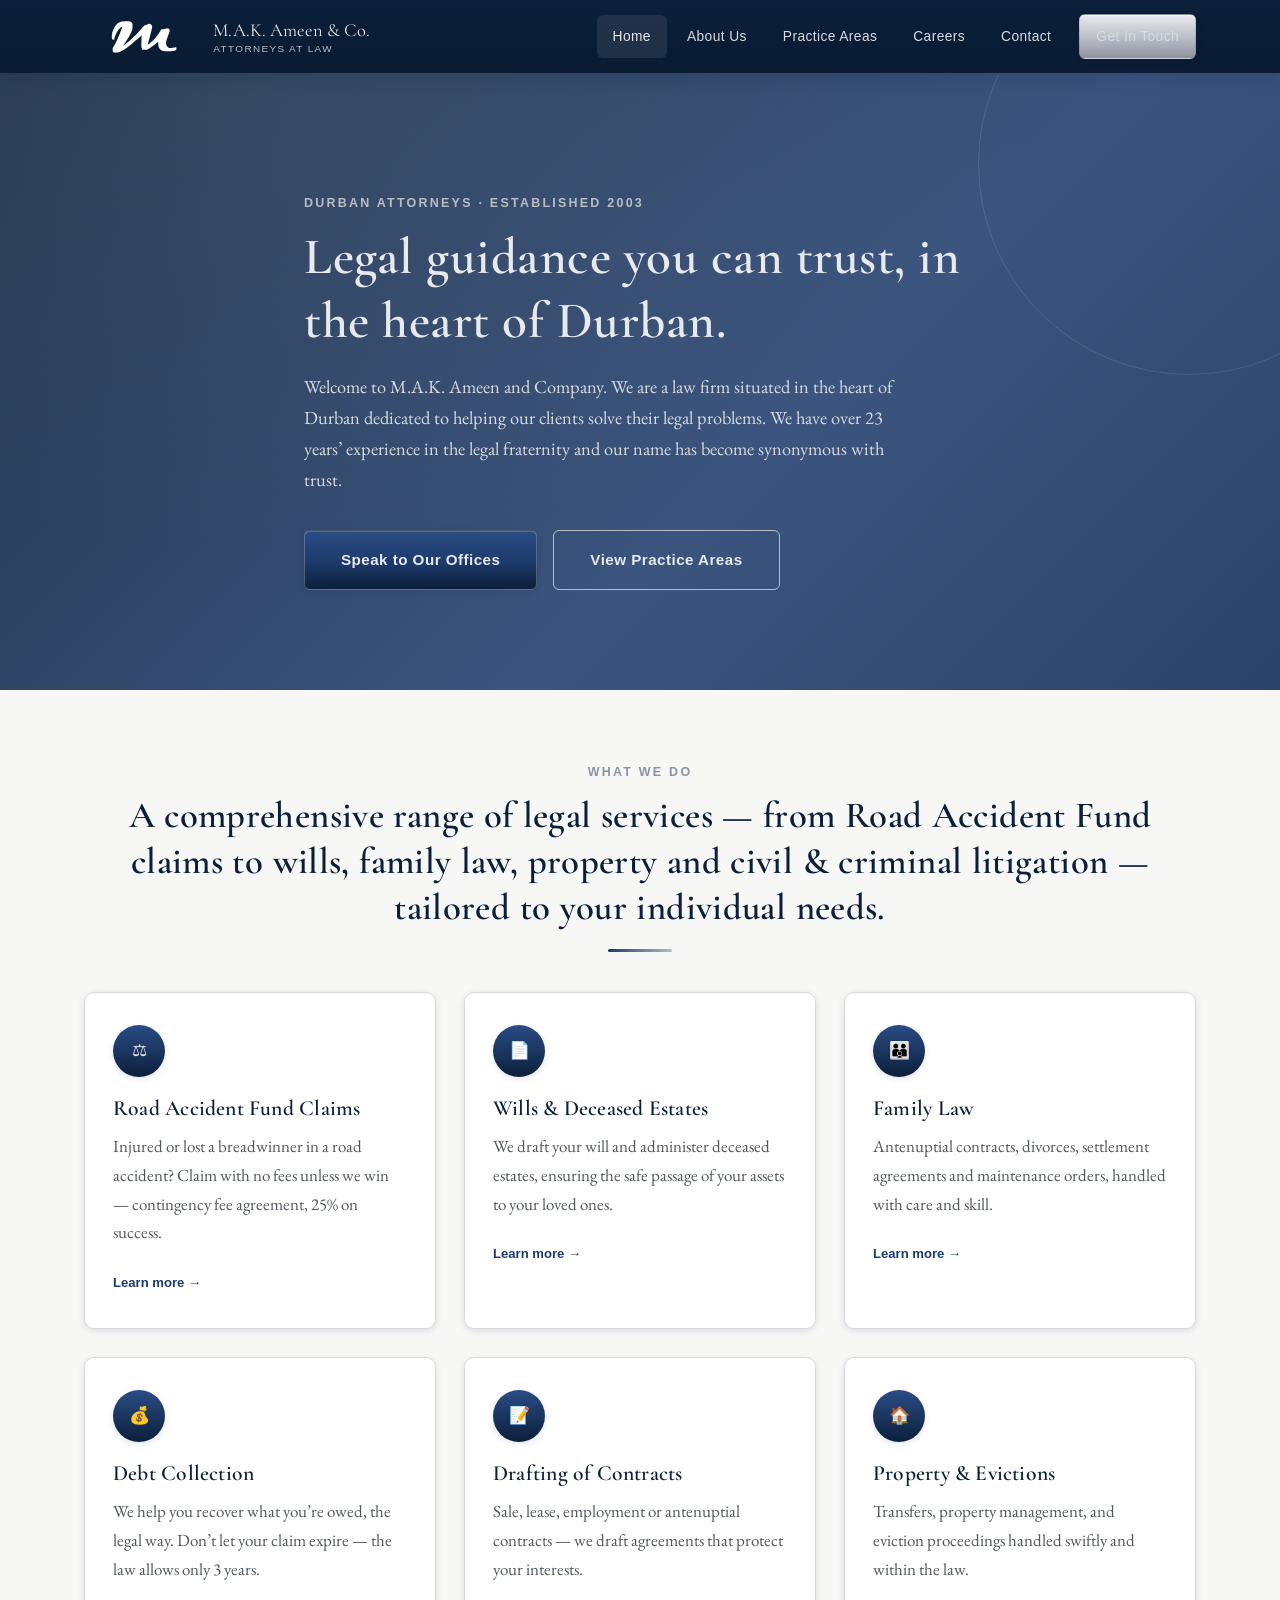
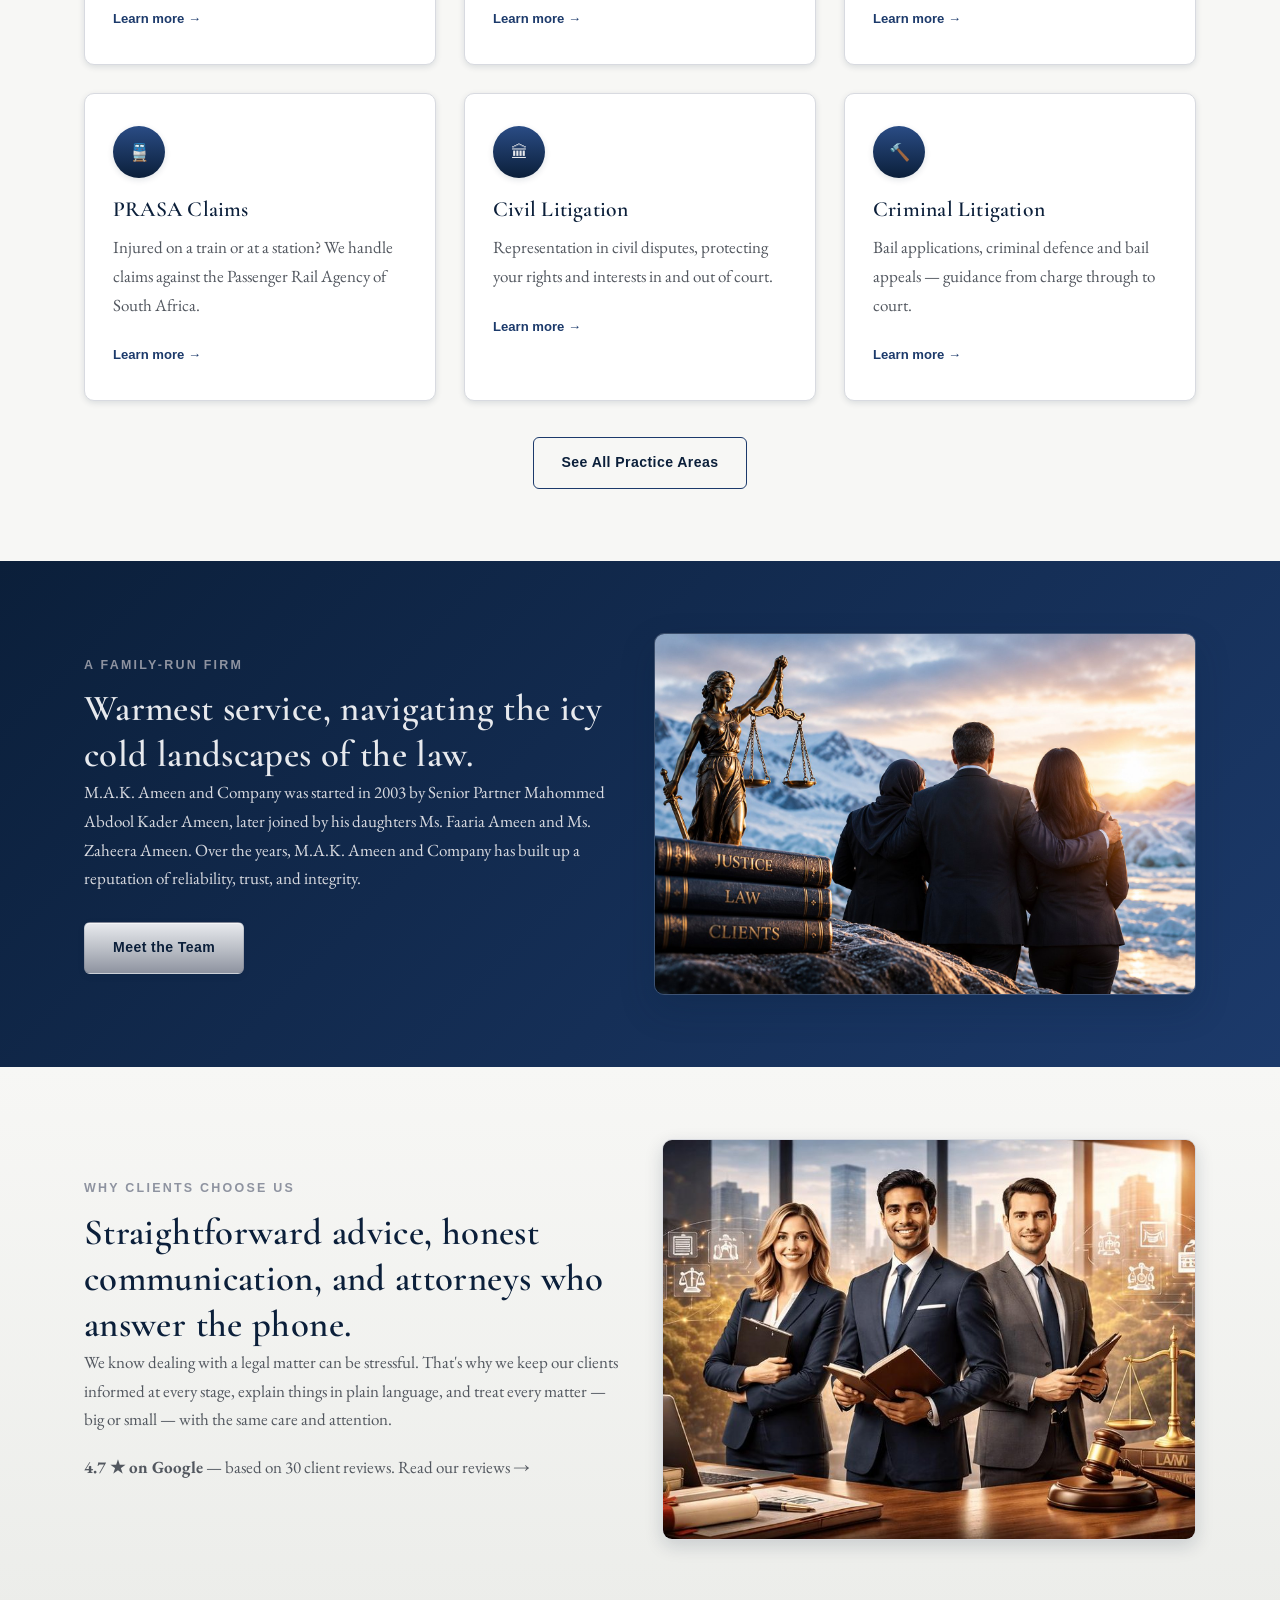
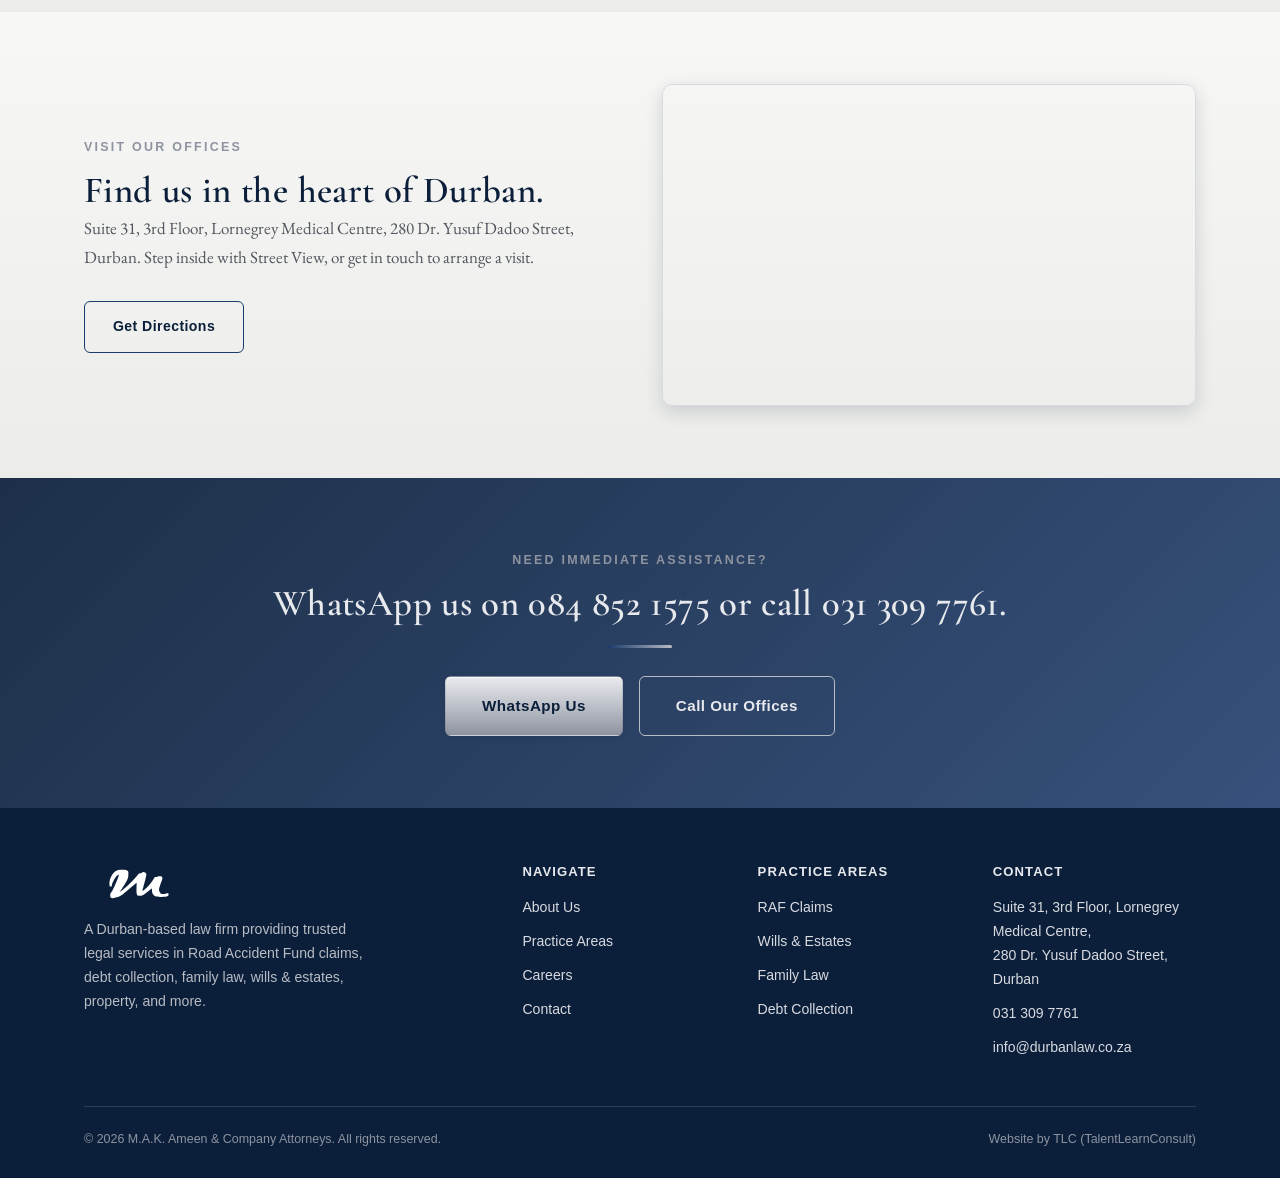
==== commit 4b2df9cc: "Client feedback: experience years, legal fraternity wording, government quote, expanded What We Do, " ====
--- a/index.html
+++ b/index.html
@@ -4,10 +4,46 @@
 <meta charset="UTF-8">
 <meta name="viewport" content="width=device-width, initial-scale=1.0">
 <title>M.A.K. Ameen &amp; Company Attorneys | Durban Attorneys</title>
-<meta name="description" content="M.A.K. Ameen and Company — a Durban law firm with over 15 years' experience in civil litigation. Road Accident Fund claims, debt collection, wills, family law and more.">
+<meta name="description" content="M.A.K. Ameen and Company — a Durban law firm with over 23 years' experience in the legal fraternity. Road Accident Fund claims, debt collection, wills, family law and more.">
 <link rel="icon" href="assets/img/logo-mark.png">
 <link href="https://fonts.googleapis.com/css2?family=Cormorant+Garamond:wght@500;600;700&family=EB+Garamond:ital,wght@0,400;0,500;1,400&display=swap" rel="stylesheet">
 <link rel="stylesheet" href="css/style.css">
+<link rel="canonical" href="https://makameenlaw.co.za/">
+<meta name="theme-color" content="#0B1F3A">
+<meta property="og:type" content="website">
+<meta property="og:site_name" content="M.A.K. Ameen &amp; Company Attorneys">
+<meta property="og:title" content="M.A.K. Ameen & Company Attorneys | Durban Attorneys">
+<meta property="og:description" content="M.A.K. Ameen and Company — a Durban law firm with over 23 years' experience in the legal fraternity. Road Accident Fund claims, debt collection, wills, family law and more.">
+<meta property="og:url" content="https://makameenlaw.co.za/">
+<meta property="og:image" content="https://makameenlaw.co.za/assets/img/consultation-client.jpg">
+<meta name="twitter:card" content="summary_large_image">
+<meta name="twitter:title" content="M.A.K. Ameen & Company Attorneys | Durban Attorneys">
+<meta name="twitter:description" content="M.A.K. Ameen and Company — a Durban law firm with over 23 years' experience in the legal fraternity. Road Accident Fund claims, debt collection, wills, family law and more.">
+<meta name="twitter:image" content="https://makameenlaw.co.za/assets/img/consultation-client.jpg">
+<script type="application/ld+json">
+{
+  "@context": "https://schema.org",
+  "@type": "Attorney",
+  "name": "M.A.K. Ameen & Company Attorneys",
+  "image": "https://makameenlaw.co.za/assets/img/consultation-client.jpg",
+  "url": "https://makameenlaw.co.za/",
+  "telephone": "+27313097761",
+  "email": "info@durbanlaw.co.za",
+  "address": {
+    "@type": "PostalAddress",
+    "streetAddress": "Suite 31, 3rd Floor, Lornegrey Medical Centre, 280 Dr. Yusuf Dadoo Street",
+    "addressLocality": "Durban",
+    "addressRegion": "KwaZulu-Natal",
+    "addressCountry": "ZA"
+  },
+  "areaServed": "Durban, South Africa",
+  "founder": {
+    "@type": "Person",
+    "name": "Mahommed Abdool Kader Ameen"
+  },
+  "foundingDate": "2003"
+}
+</script>
 </head>
 <body>
 
@@ -33,7 +69,7 @@
   <div class="container hero-inner">
     <span class="eyebrow">Durban Attorneys &middot; Established 2003</span>
     <h1>Legal guidance you can trust, in the heart of Durban.</h1>
-    <p class="lede">Welcome to M.A.K. Ameen and Company. We are a law firm situated in the heart of Durban dedicated to helping our clients solve their legal problems. We have over 15 years&rsquo; experience in civil litigation and our name has become synonymous with trust.</p>
+    <p class="lede">Welcome to M.A.K. Ameen and Company. We are a law firm situated in the heart of Durban dedicated to helping our clients solve their legal problems. We have over 23 years&rsquo; experience in the legal fraternity and our name has become synonymous with trust.</p>
     <div class="hero-actions">
       <a href="contact.html" class="btn btn-primary btn-lg">Speak to Our Offices</a>
       <a href="practice-areas.html" class="btn btn-outline btn-lg">View Practice Areas</a>
@@ -44,7 +80,7 @@
 <section>
   <div class="container text-center">
     <span class="eyebrow">What We Do</span>
-    <h2>We specialise in Road Accident Fund Claims and Debt Collection, with a wide range of legal services to cater to your individual needs.</h2>
+    <h2>A comprehensive range of legal services &mdash; from Road Accident Fund claims to wills, family law, property and civil &amp; criminal litigation &mdash; tailored to your individual needs.</h2>
     <div class="divider"></div>
   </div>
 
@@ -84,6 +120,24 @@
       <h3>Property &amp; Evictions</h3>
       <p>Transfers, property management, and eviction proceedings handled swiftly and within the law.</p>
       <a href="property-evictions.html" class="card-link">Learn more &rarr;</a>
+    </div>
+    <div class="card">
+      <div class="icon-badge">&#128646;</div>
+      <h3>PRASA Claims</h3>
+      <p>Injured on a train or at a station? We handle claims against the Passenger Rail Agency of South Africa.</p>
+      <a href="prasa-claims.html" class="card-link">Learn more &rarr;</a>
+    </div>
+    <div class="card">
+      <div class="icon-badge">&#127963;</div>
+      <h3>Civil Litigation</h3>
+      <p>Representation in civil disputes, protecting your rights and interests in and out of court.</p>
+      <a href="civil-litigation.html" class="card-link">Learn more &rarr;</a>
+    </div>
+    <div class="card">
+      <div class="icon-badge">&#128296;</div>
+      <h3>Criminal Litigation</h3>
+      <p>Bail applications, criminal defence and bail appeals &mdash; guidance from charge through to court.</p>
+      <a href="criminal-litigation.html" class="card-link">Learn more &rarr;</a>
     </div>
   </div>
 
@@ -97,7 +151,7 @@
     <div>
       <span class="eyebrow">A Family-Run Firm</span>
       <h2>Warmest service, navigating the icy cold landscapes of the law.</h2>
-      <p>M.A.K. Ameen and Company was started in 2003 by Senior Partner Mahommed Abdool Kader Ameen, later joined by his daughters Ms. Zaheera Ameen and Ms. Faaria Ameen. Over the years, M.A.K. Ameen and Company has built up a reputation of reliability, trust, and integrity.</p>
+      <p>M.A.K. Ameen and Company was started in 2003 by Senior Partner Mahommed Abdool Kader Ameen, later joined by his daughters Ms. Faaria Ameen and Ms. Zaheera Ameen. Over the years, M.A.K. Ameen and Company has built up a reputation of reliability, trust, and integrity.</p>
       <a href="about.html" class="btn btn-silver" style="margin-top:10px;">Meet the Team</a>
     </div>
     <div>
@@ -115,6 +169,26 @@
       <span class="eyebrow">Why Clients Choose Us</span>
       <h2>Straightforward advice, honest communication, and attorneys who answer the phone.</h2>
       <p>We know dealing with a legal matter can be stressful. That's why we keep our clients informed at every stage, explain things in plain language, and treat every matter &mdash; big or small &mdash; with the same care and attention.</p>
+      <p style="margin-top:14px;"><strong>4.7 &#9733; on Google</strong> &mdash; based on 30 client reviews. <a href="https://www.google.com/maps/place/M.A.K+Ameen+%26+Company+attorneys+-+Durban/@-29.8511753,31.0163408,17z/data=!3m1!4b1!4m6!3m5!1s0x1ef7a9c355435d33:0x55f051bd30f98811!8m2!3d-29.8511753!4d31.0163408!16s%2Fg%2F1pzr1fwlq" target="_blank" rel="noopener" class="card-link">Read our reviews &rarr;</a></p>
+    </div>
+  </div>
+</section>
+
+<section class="band-silver">
+  <div class="container grid grid-2" style="align-items:center; gap:44px;">
+    <div>
+      <span class="eyebrow">Visit Our Offices</span>
+      <h2>Find us in the heart of Durban.</h2>
+      <p>Suite 31, 3rd Floor, Lornegrey Medical Centre, 280 Dr. Yusuf Dadoo Street, Durban. Step inside with Street View, or get in touch to arrange a visit.</p>
+      <a href="contact.html" class="btn btn-outline-navy" style="margin-top:10px;">Get Directions</a>
+    </div>
+    <div style="border-radius:var(--radius-lg); overflow:hidden; box-shadow:var(--shadow-md); border:1px solid var(--silver-light); min-height:320px;">
+      <iframe
+        src="https://www.google.com/maps/embed?pb=!6m8!1m7!1szXWQoDzzngG-SDipy-bKPA!2m2!1d-29.8568344!2d31.0172239!3f259.24!4f-0!5f1"
+        width="100%" height="320" style="border:0; display:block;" allowfullscreen=""
+        loading="lazy" referrerpolicy="no-referrer-when-downgrade"
+        title="Street View of M.A.K. Ameen and Company Attorneys offices">
+      </iframe>
     </div>
   </div>
 </section>
--- a/css/style.css
+++ b/css/style.css
@@ -172,6 +172,10 @@
   color: var(--silver-pale);
   font-size: 1.6rem;
   cursor: pointer;
+  min-width: 44px;
+  min-height: 44px;
+  align-items: center;
+  justify-content: center;
 }
 
 @media (max-width: 880px) {
@@ -189,7 +193,7 @@
   }
   .main-nav.open { display: flex; }
   .main-nav a { padding: 12px 10px; }
-  .nav-toggle { display: block; }
+  .nav-toggle { display: flex; }
   .nav-cta { margin: 10px 0 0; }
 }
 
@@ -592,3 +596,39 @@
 .mt-0 { margin-top: 0; }
 .mb-0 { margin-bottom: 0; }
 .stack { display: flex; flex-direction: column; }
+
+/* ---------------------------------------------------------------------
+   FAQ accordion
+   --------------------------------------------------------------------- */
+.faq-list { max-width: 820px; margin: 0 auto; }
+.faq-item {
+  background: var(--white);
+  border: 1px solid var(--silver-light);
+  border-radius: var(--radius-lg);
+  padding: 18px 24px;
+  margin-bottom: 14px;
+  box-shadow: var(--shadow-sm);
+}
+.faq-item summary {
+  cursor: pointer;
+  font-family: var(--font-heading);
+  font-weight: 600;
+  color: var(--navy-deep);
+  font-size: 1.08rem;
+  list-style: none;
+  display: flex;
+  justify-content: space-between;
+  align-items: center;
+  gap: 16px;
+}
+.faq-item summary::-webkit-details-marker { display: none; }
+.faq-item summary::marker { content: ''; }
+.faq-item summary::after {
+  content: '+';
+  font-size: 1.5rem;
+  line-height: 1;
+  color: var(--navy-rich);
+  flex-shrink: 0;
+}
+.faq-item[open] summary::after { content: '\2212'; }
+.faq-item p { margin: 12px 0 0; color: var(--charcoal-soft); }
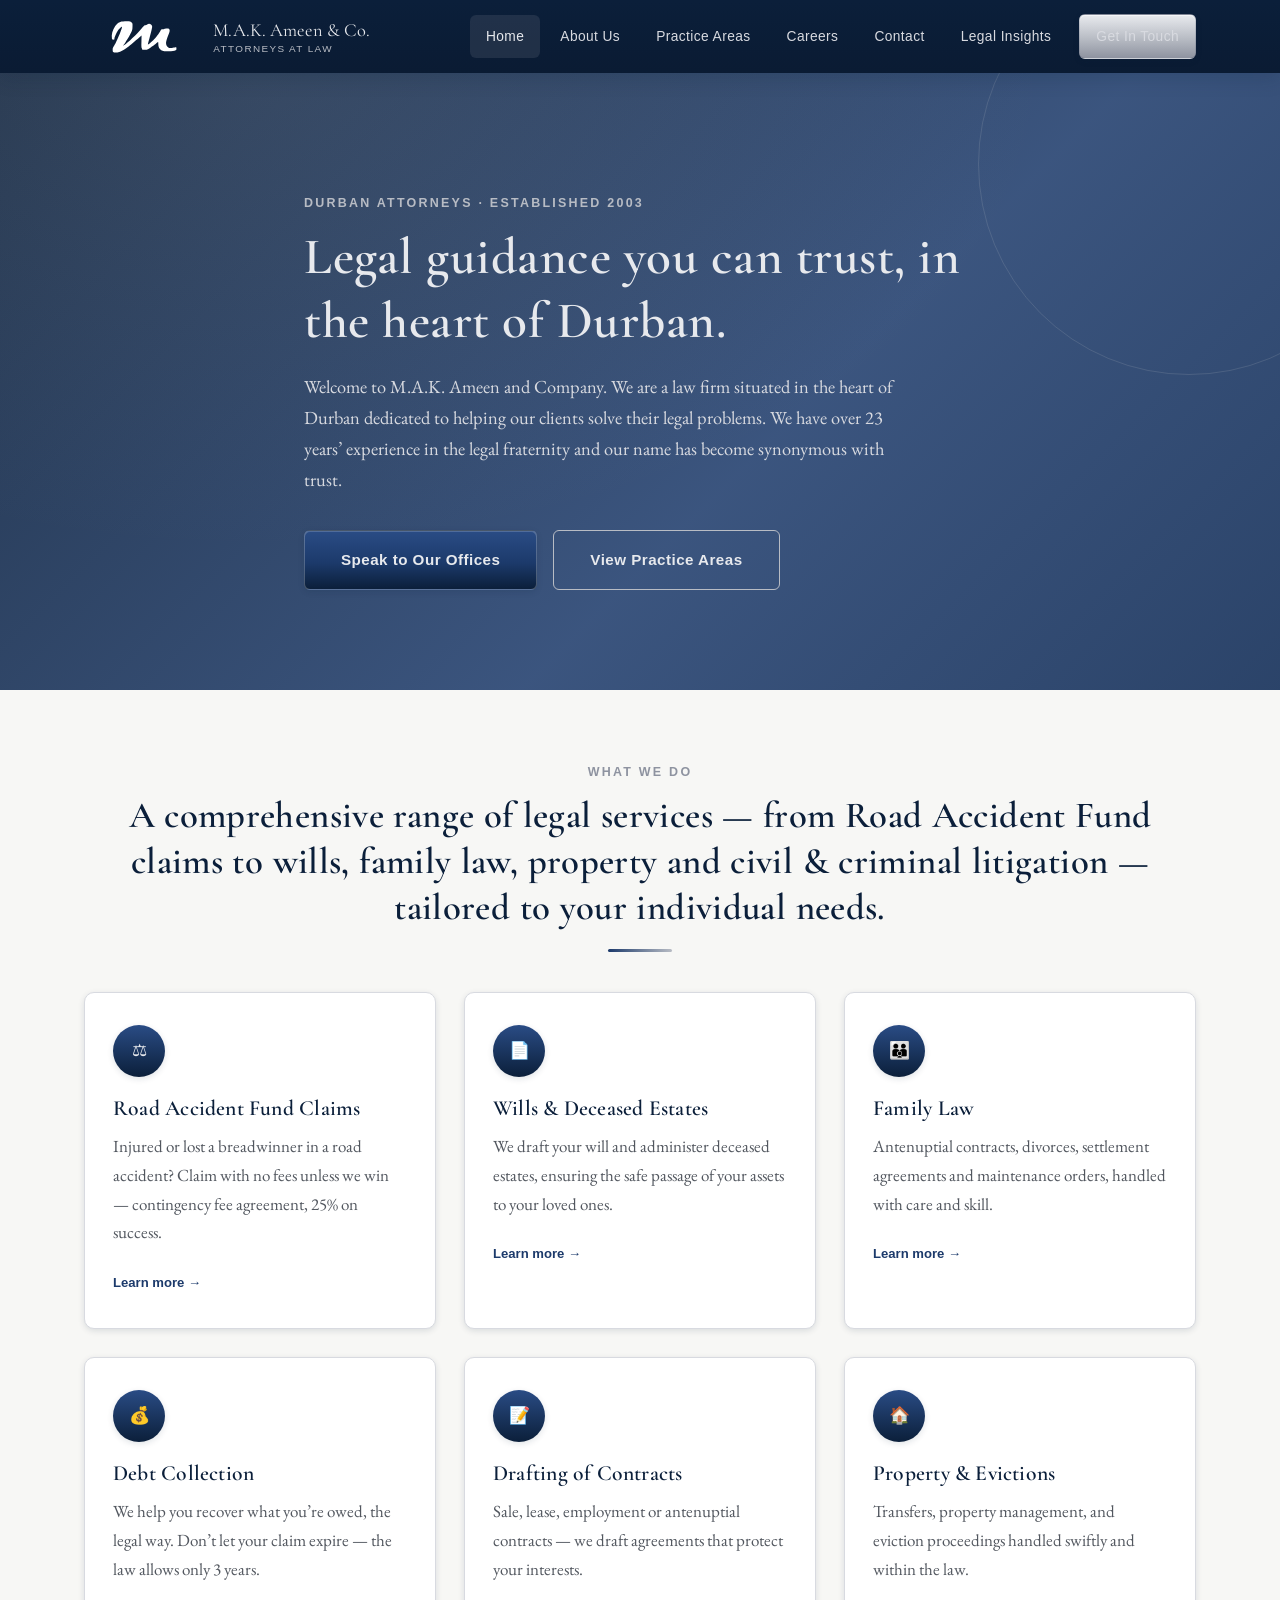
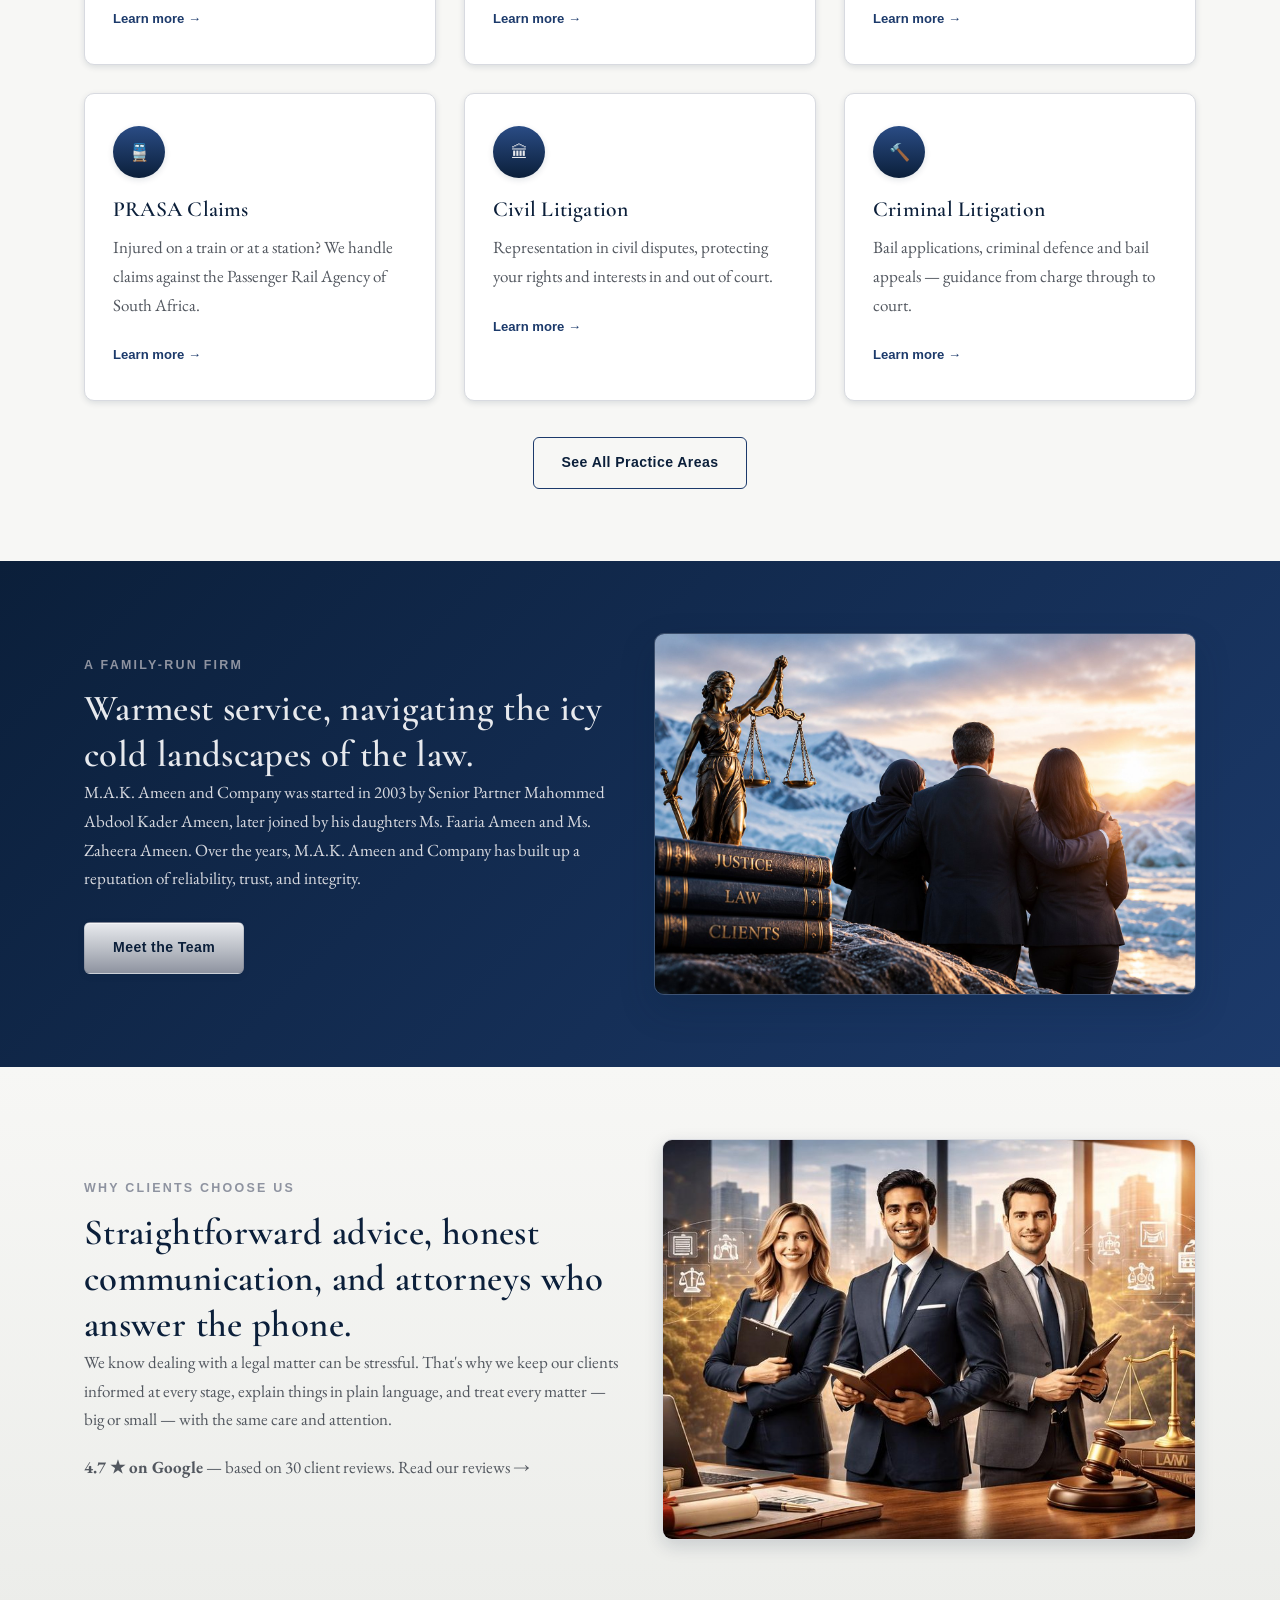
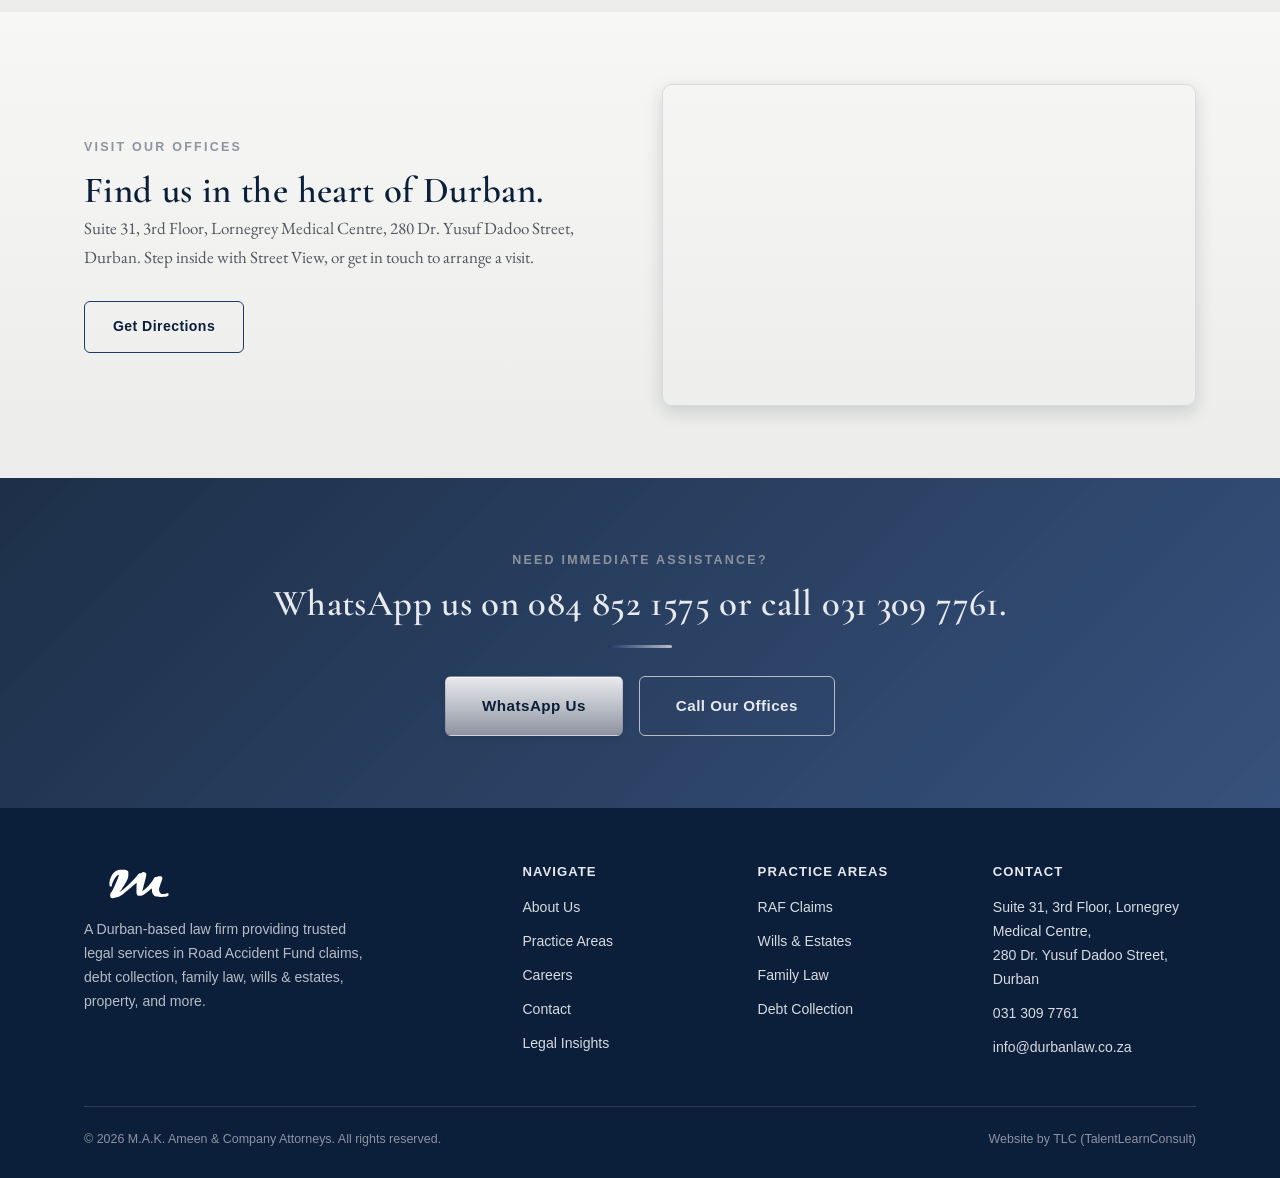
==== commit bc2505d0: "Add Legal Insights page and nav/footer link across all pages; update sitemap" ====
--- a/index.html
+++ b/index.html
@@ -60,6 +60,7 @@
       <a href="practice-areas.html">Practice Areas</a>
       <a href="careers.html">Careers</a>
       <a href="contact.html">Contact</a>
+      <a href="legal-insights.html">Legal Insights</a>
       <a href="contact.html" class="btn btn-silver nav-cta">Get In Touch</a>
     </nav>
   </div>
@@ -218,6 +219,7 @@
         <a href="practice-areas.html">Practice Areas</a>
         <a href="careers.html">Careers</a>
         <a href="contact.html">Contact</a>
+        <a href="legal-insights.html">Legal Insights</a>
       </div>
       <div>
         <h4>Practice Areas</h4>
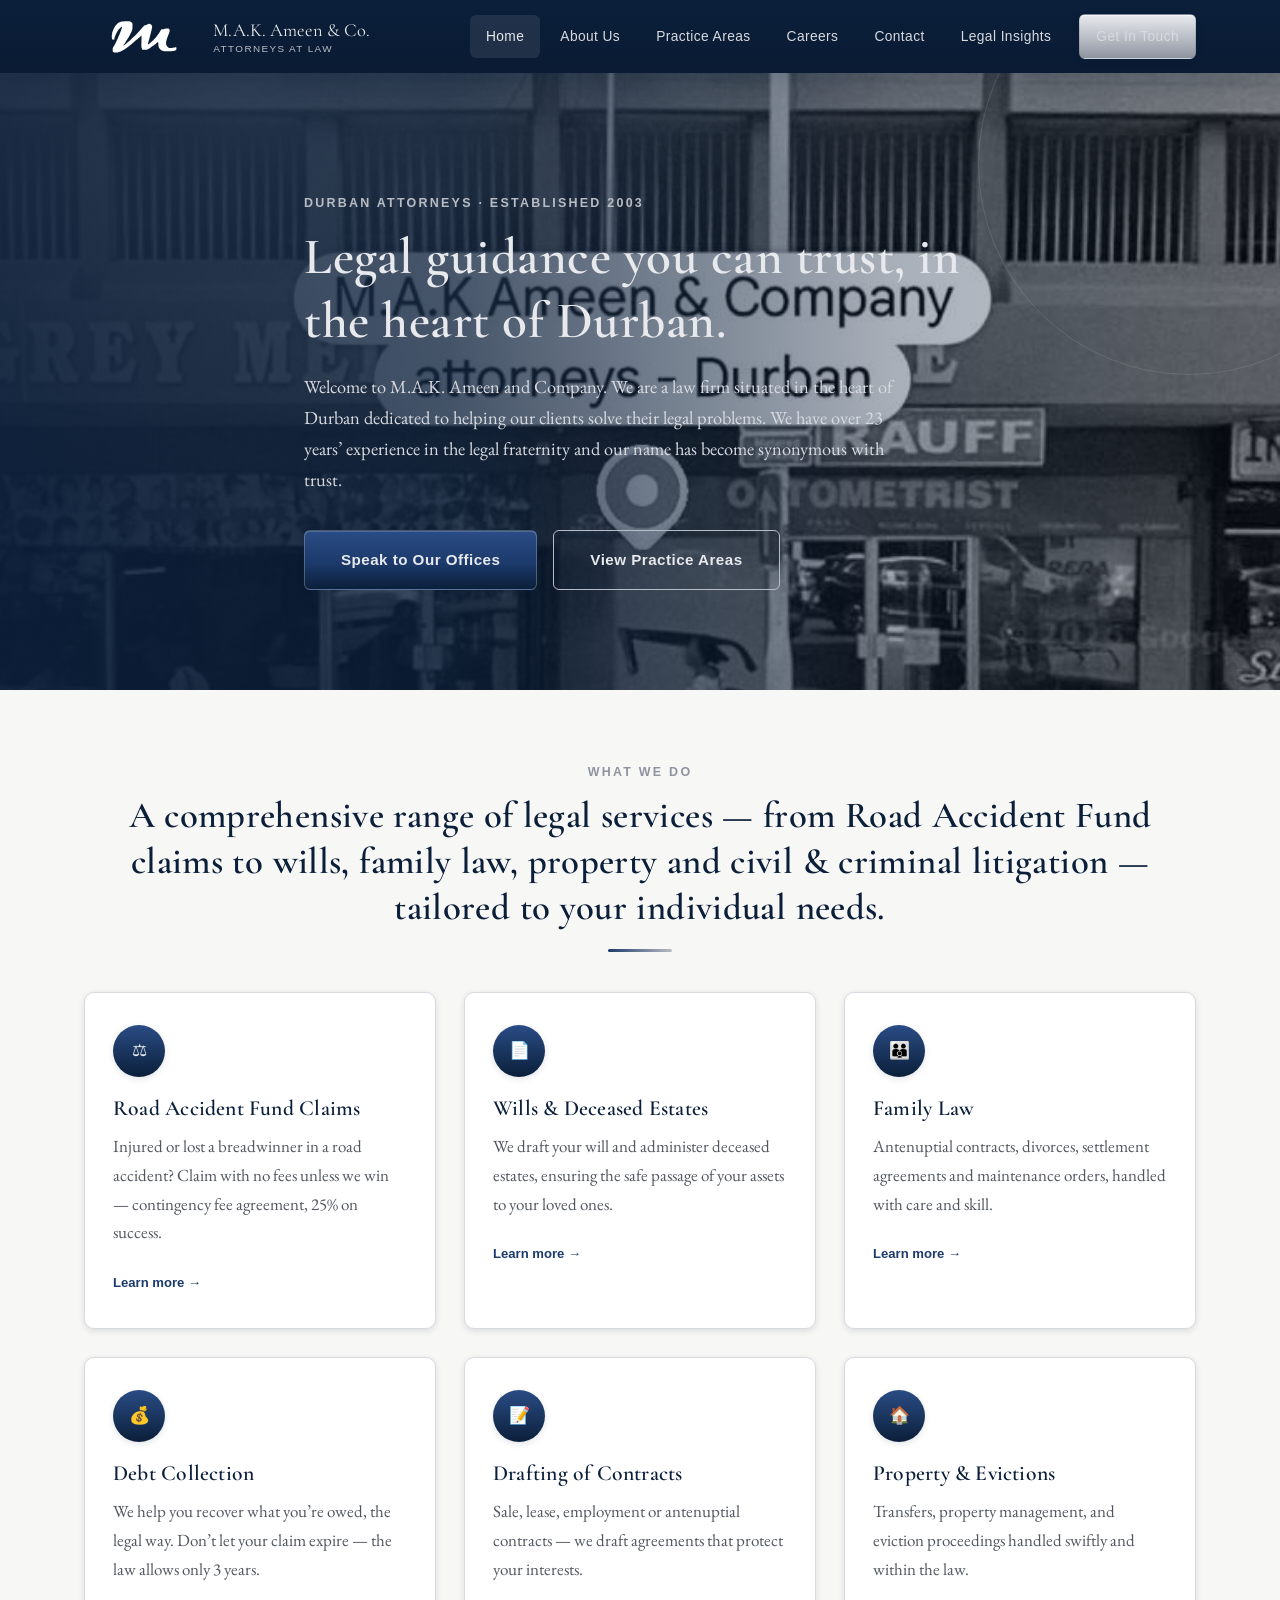
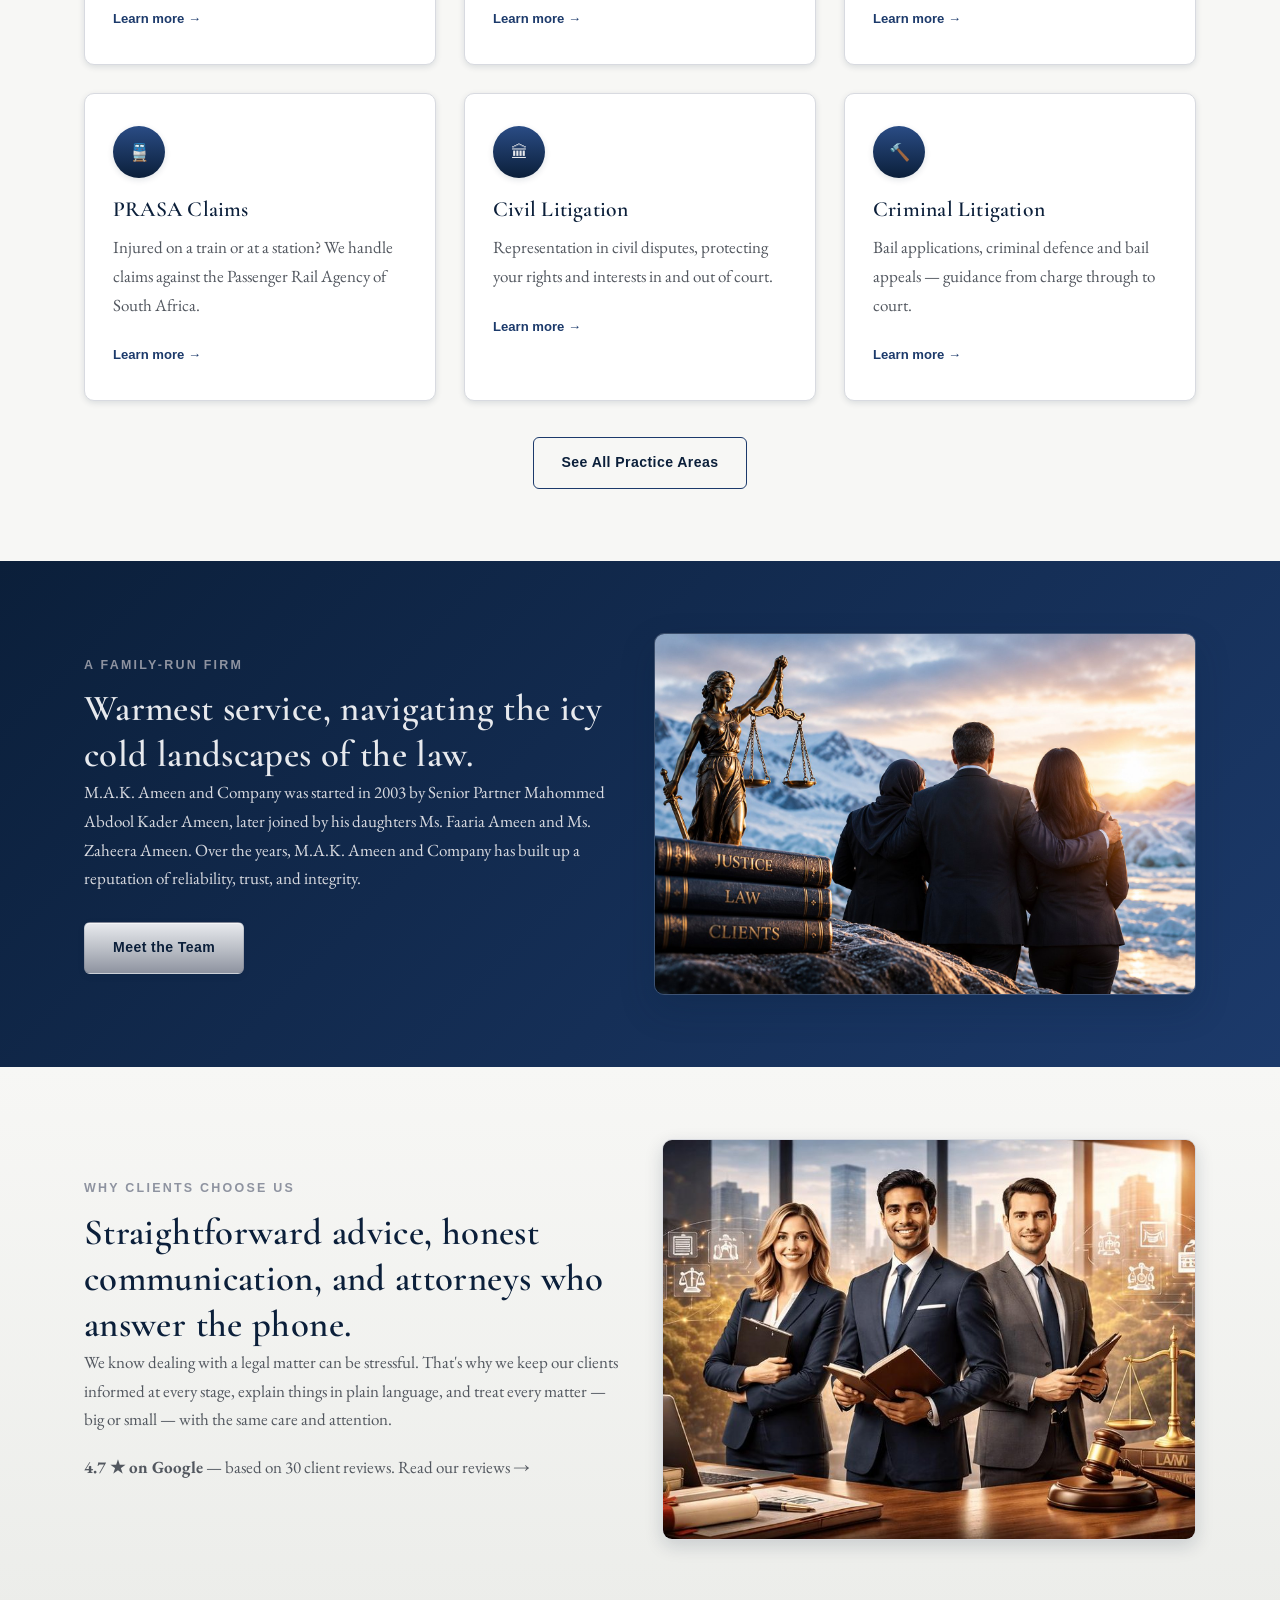
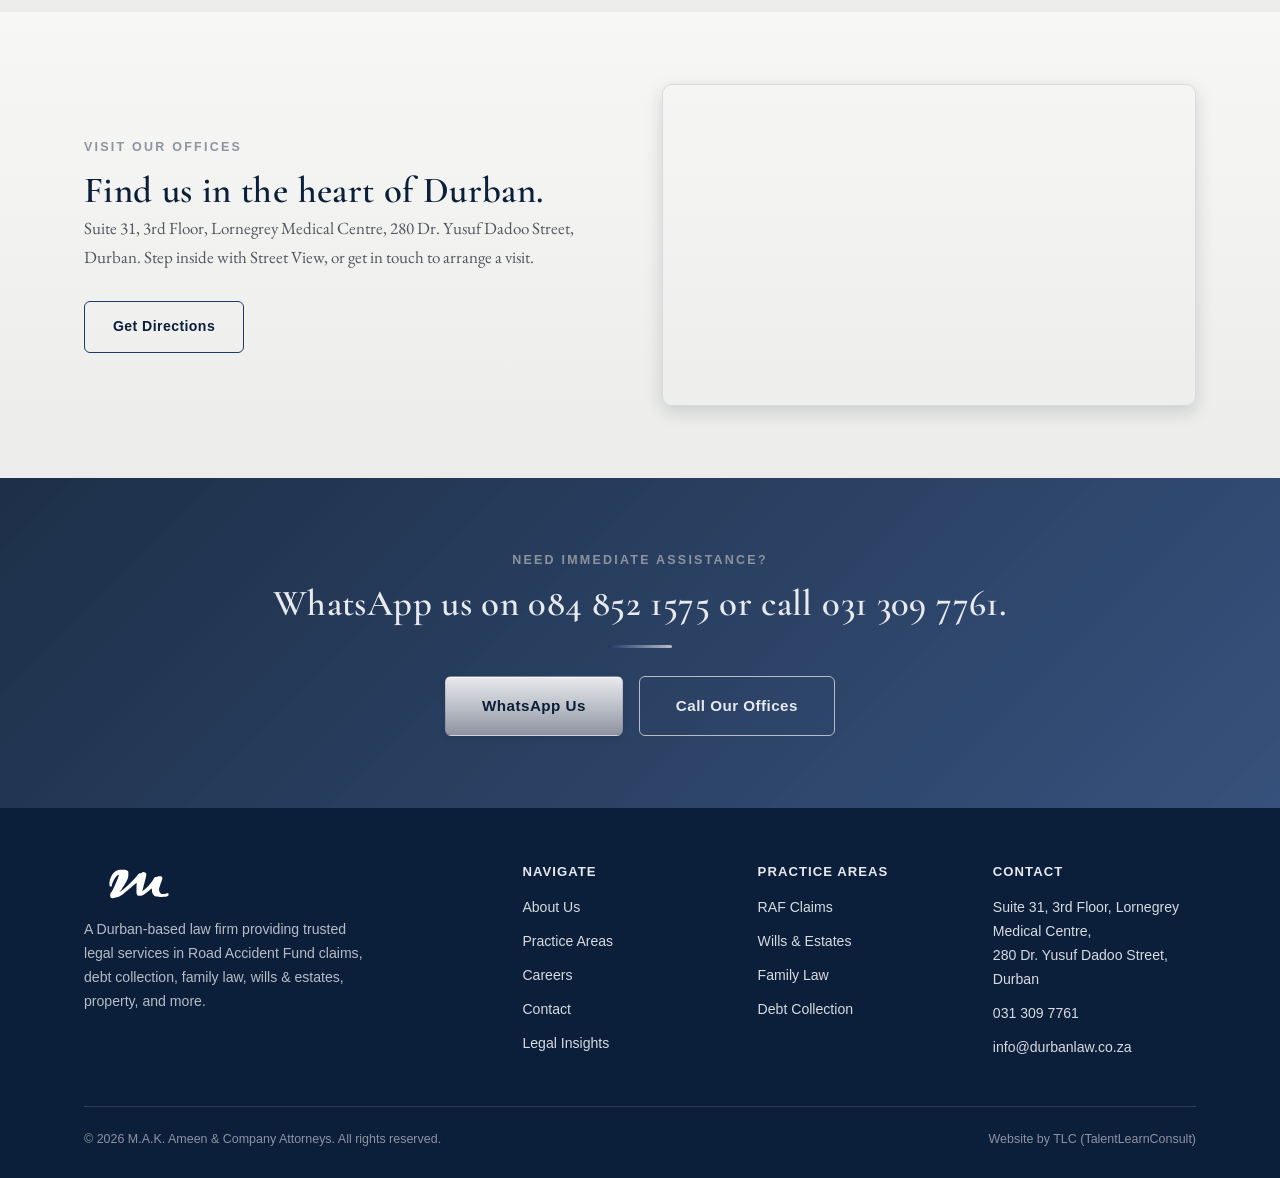
==== commit 3ad71f1c: "Prepare site for durbanlaw.co.za migration" ====
--- a/index.html
+++ b/index.html
@@ -8,25 +8,25 @@
 <link rel="icon" href="assets/img/logo-mark.png">
 <link href="https://fonts.googleapis.com/css2?family=Cormorant+Garamond:wght@500;600;700&family=EB+Garamond:ital,wght@0,400;0,500;1,400&display=swap" rel="stylesheet">
 <link rel="stylesheet" href="css/style.css">
-<link rel="canonical" href="https://makameenlaw.co.za/">
+<link rel="canonical" href="https://durbanlaw.co.za/">
 <meta name="theme-color" content="#0B1F3A">
 <meta property="og:type" content="website">
 <meta property="og:site_name" content="M.A.K. Ameen &amp; Company Attorneys">
 <meta property="og:title" content="M.A.K. Ameen & Company Attorneys | Durban Attorneys">
 <meta property="og:description" content="M.A.K. Ameen and Company — a Durban law firm with over 23 years' experience in the legal fraternity. Road Accident Fund claims, debt collection, wills, family law and more.">
-<meta property="og:url" content="https://makameenlaw.co.za/">
-<meta property="og:image" content="https://makameenlaw.co.za/assets/img/consultation-client.jpg">
+<meta property="og:url" content="https://durbanlaw.co.za/">
+<meta property="og:image" content="https://durbanlaw.co.za/assets/img/consultation-client.jpg">
 <meta name="twitter:card" content="summary_large_image">
 <meta name="twitter:title" content="M.A.K. Ameen & Company Attorneys | Durban Attorneys">
 <meta name="twitter:description" content="M.A.K. Ameen and Company — a Durban law firm with over 23 years' experience in the legal fraternity. Road Accident Fund claims, debt collection, wills, family law and more.">
-<meta name="twitter:image" content="https://makameenlaw.co.za/assets/img/consultation-client.jpg">
+<meta name="twitter:image" content="https://durbanlaw.co.za/assets/img/consultation-client.jpg">
 <script type="application/ld+json">
 {
   "@context": "https://schema.org",
   "@type": "Attorney",
   "name": "M.A.K. Ameen & Company Attorneys",
-  "image": "https://makameenlaw.co.za/assets/img/consultation-client.jpg",
-  "url": "https://makameenlaw.co.za/",
+  "image": "https://durbanlaw.co.za/assets/img/consultation-client.jpg",
+  "url": "https://durbanlaw.co.za/",
   "telephone": "+27313097761",
   "email": "info@durbanlaw.co.za",
   "address": {
@@ -185,7 +185,7 @@
     </div>
     <div style="border-radius:var(--radius-lg); overflow:hidden; box-shadow:var(--shadow-md); border:1px solid var(--silver-light); min-height:320px;">
       <iframe
-        src="https://www.google.com/maps/embed?pb=!6m8!1m7!1szXWQoDzzngG-SDipy-bKPA!2m2!1d-29.8568344!2d31.0172239!3f259.24!4f-0!5f1"
+        src="https://www.google.com/maps/embed?pb=!6m8!1m7!1sqMWLIfdKP3whr0urPBpoNQ!2m2!1d-29.8511753!2d31.0163408!3f76.69771!4f0!5f1"
         width="100%" height="320" style="border:0; display:block;" allowfullscreen=""
         loading="lazy" referrerpolicy="no-referrer-when-downgrade"
         title="Street View of M.A.K. Ameen and Company Attorneys offices">
--- a/css/style.css
+++ b/css/style.css
@@ -283,8 +283,8 @@
 .hero {
   background:
     radial-gradient(ellipse at 20% 0%, rgba(184,188,196,0.10), transparent 55%),
-    linear-gradient(135deg, rgba(11,31,58,0.90) 0%, rgba(28,58,107,0.86) 60%, rgba(21,48,90,0.90) 100%),
-    url('https://images.unsplash.com/photo-1761937841713-6b43e3f50efa?fm=jpg&q=70&w=1800&auto=format&fit=crop') center/cover no-repeat;
+    linear-gradient(90deg, rgba(11,31,58,0.93) 0%, rgba(11,31,58,0.78) 35%, rgba(11,31,58,0.35) 70%, rgba(11,31,58,0.20) 100%),
+    url('../assets/img/home/street-view-office.jpg') center/cover no-repeat;
   color: var(--silver-pale);
   padding: 120px 0 100px;
   position: relative;
